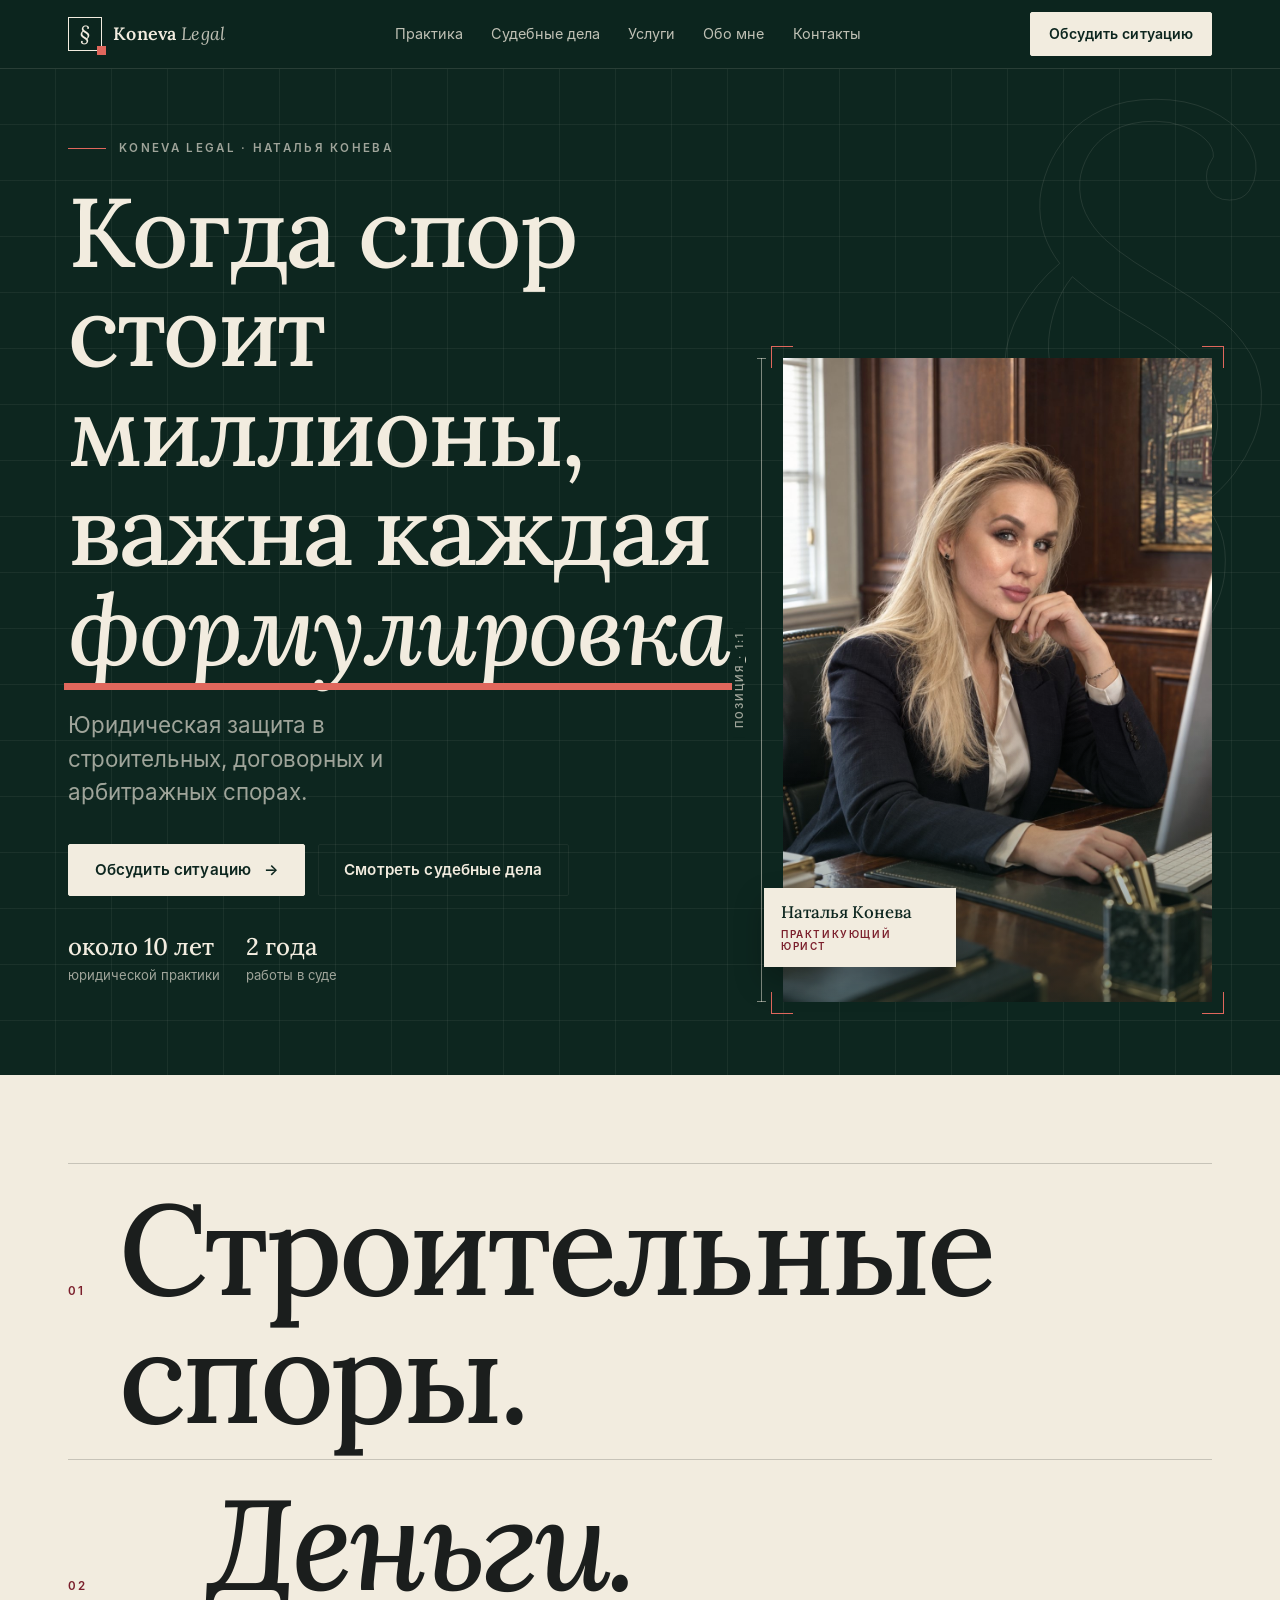
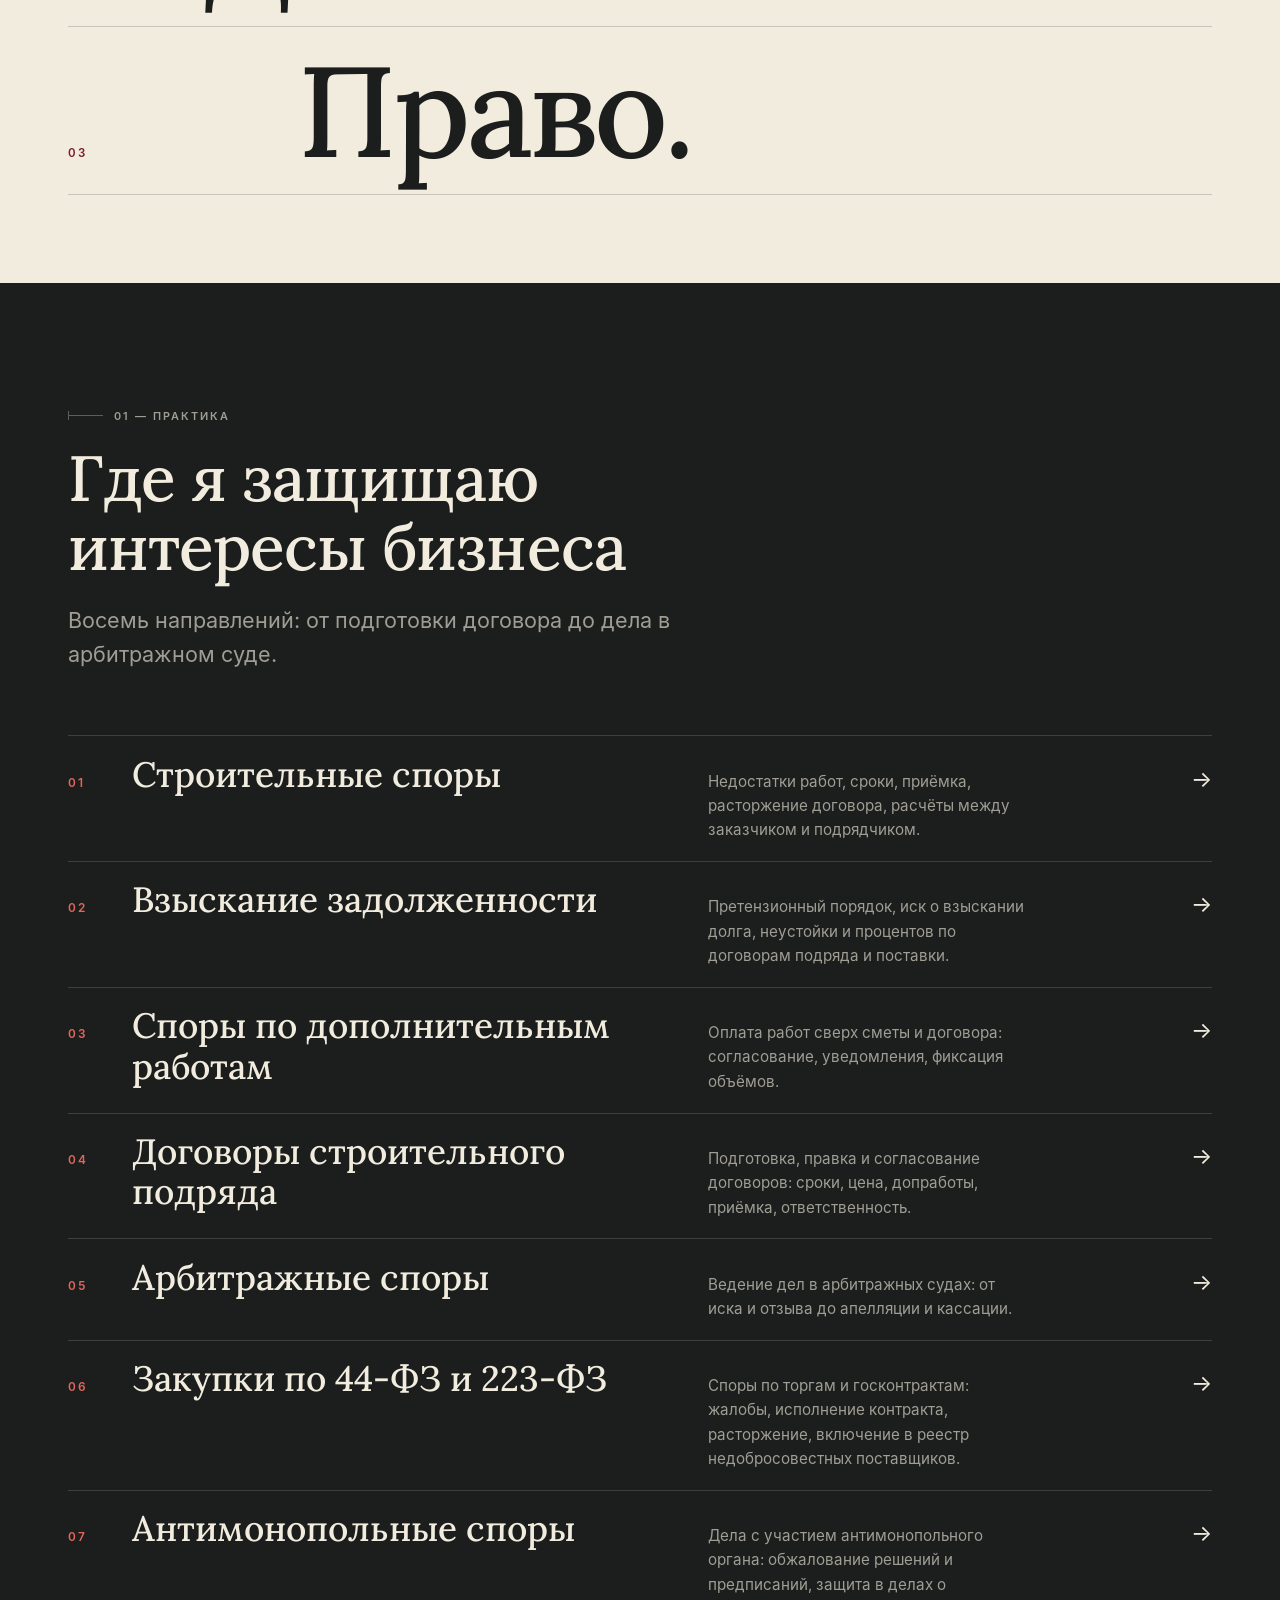
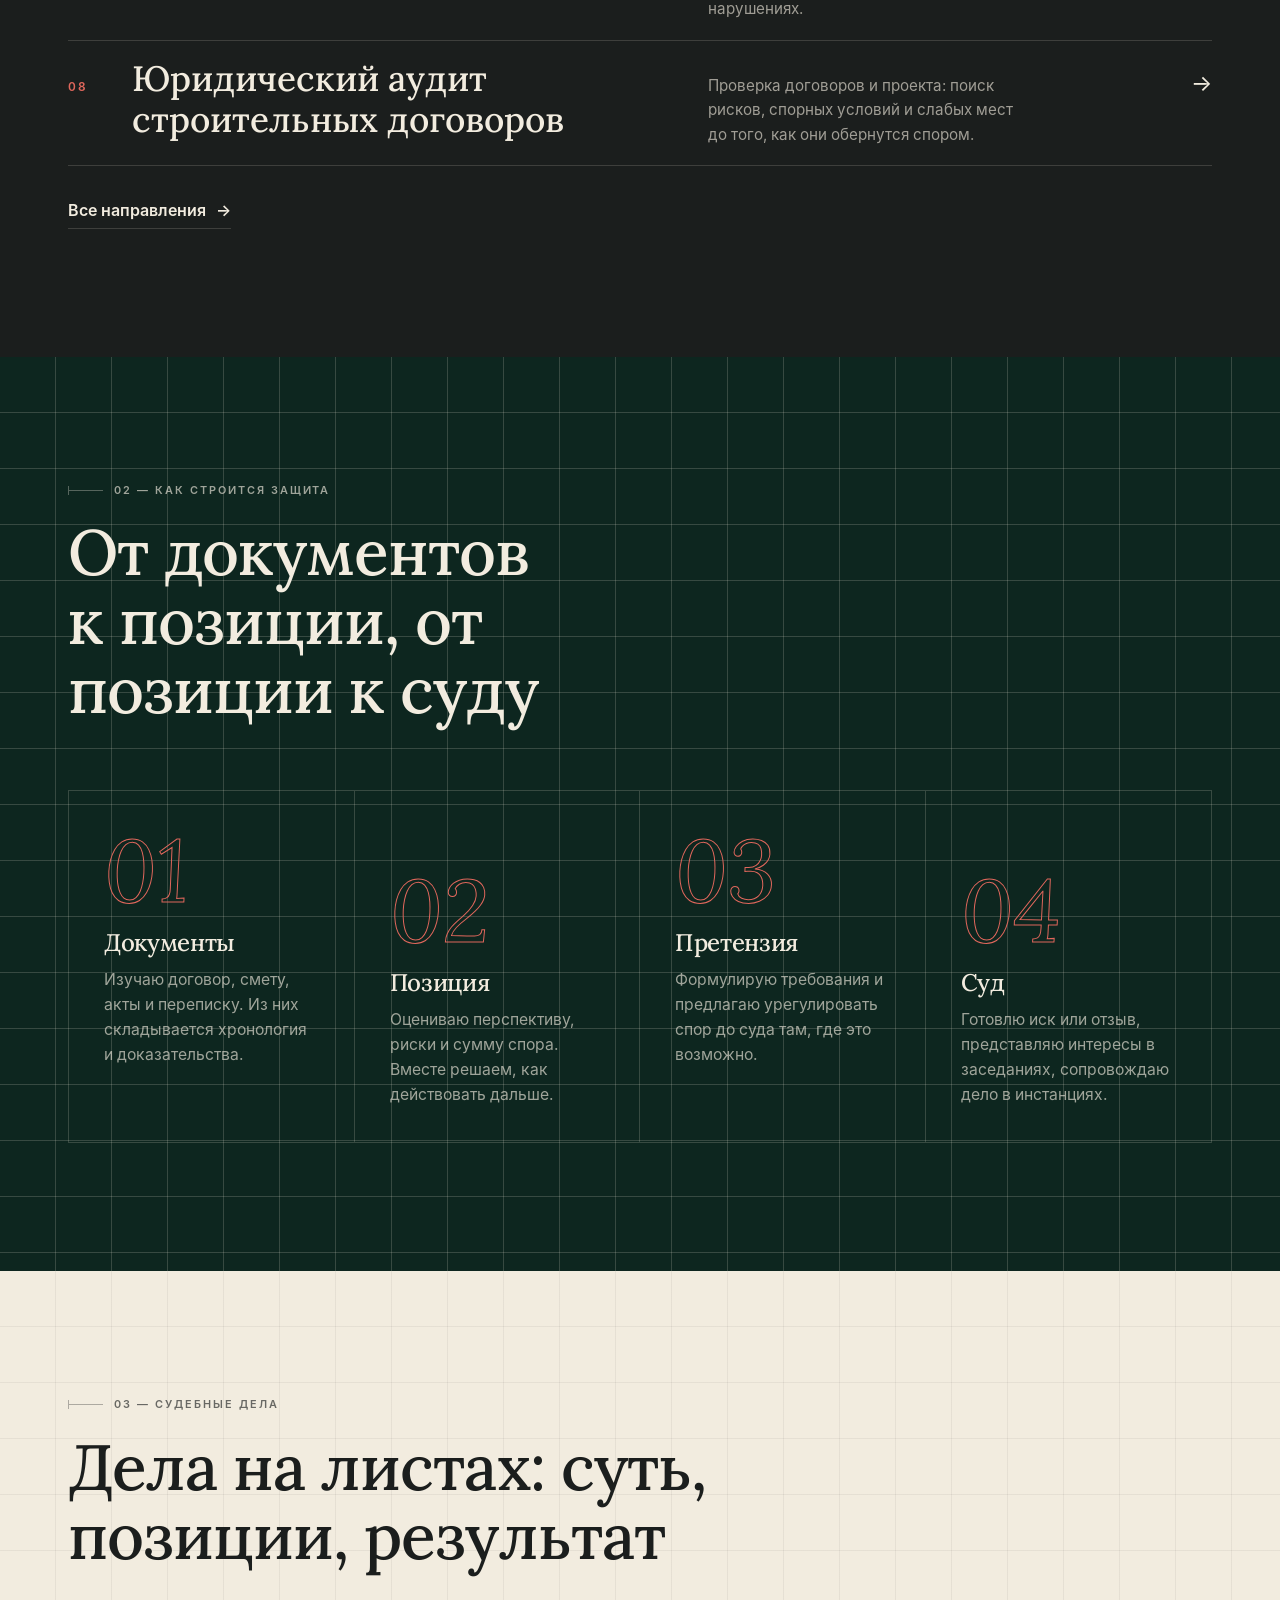
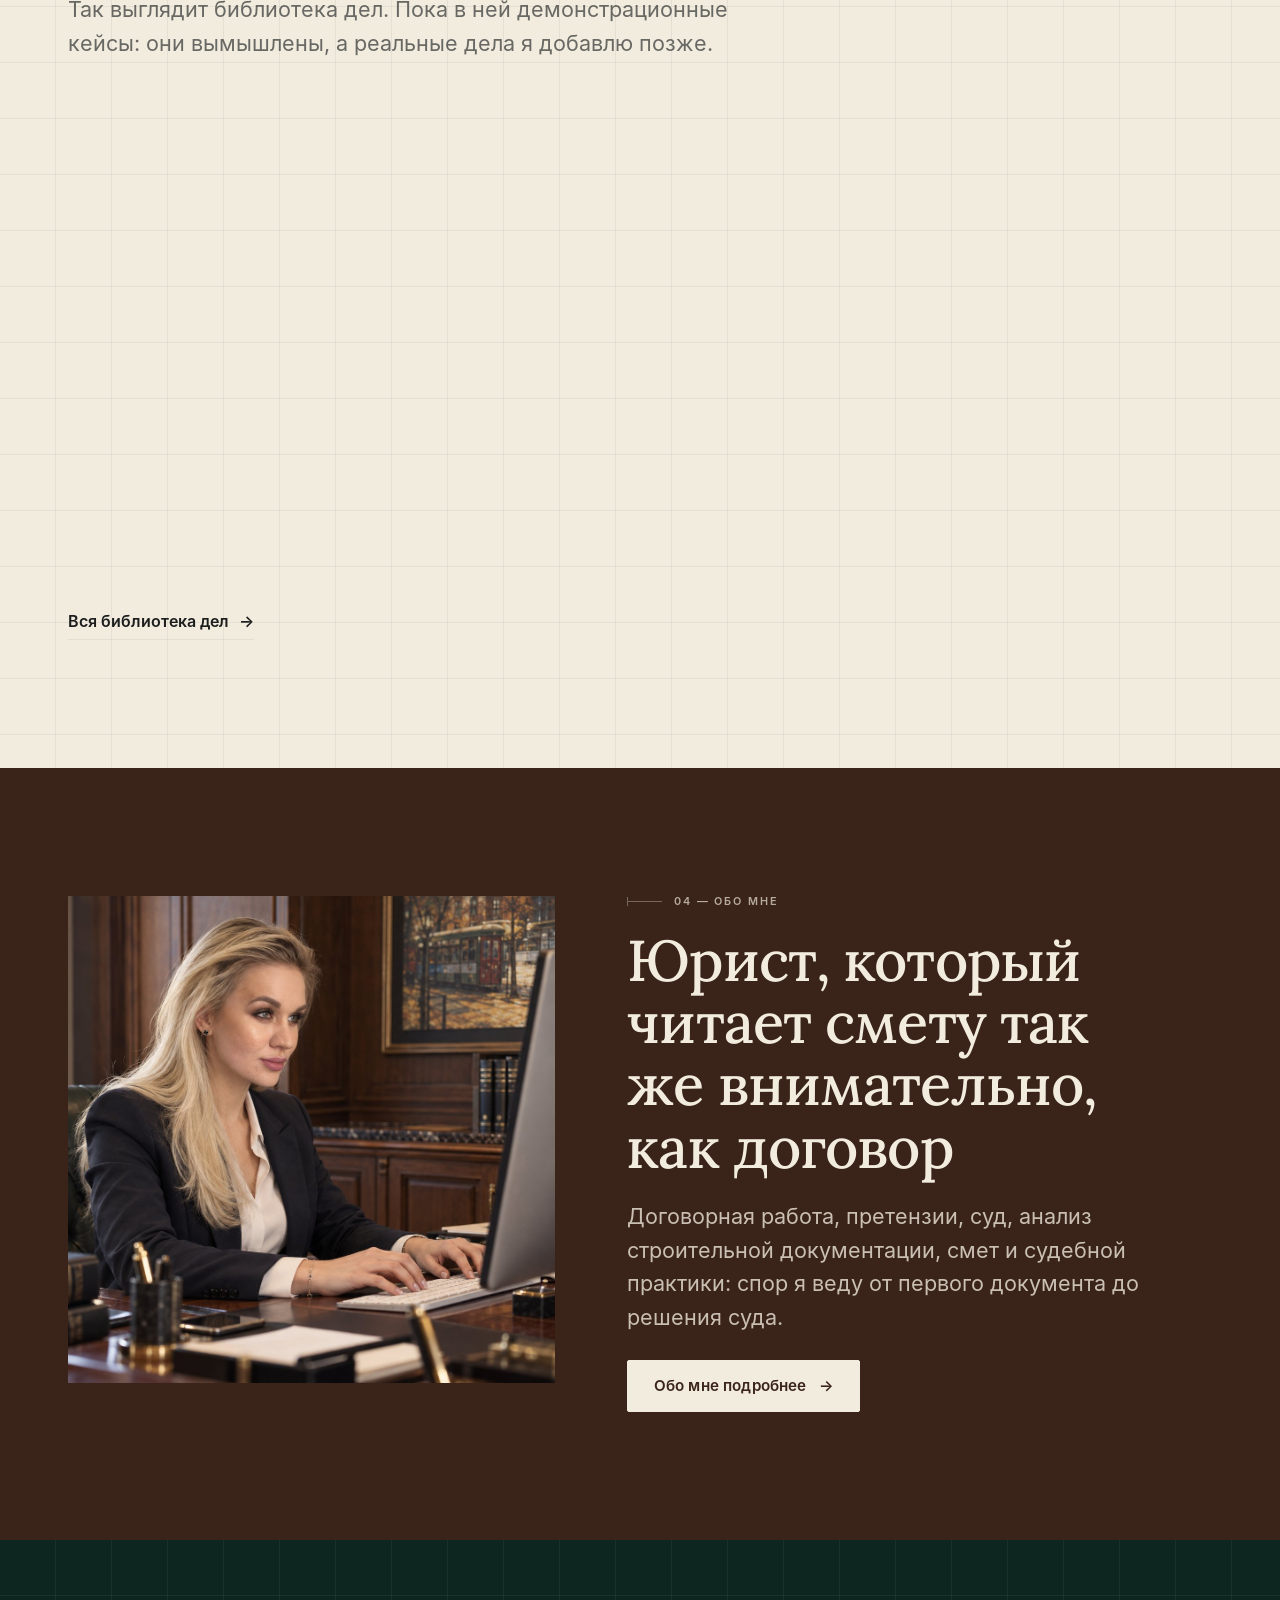
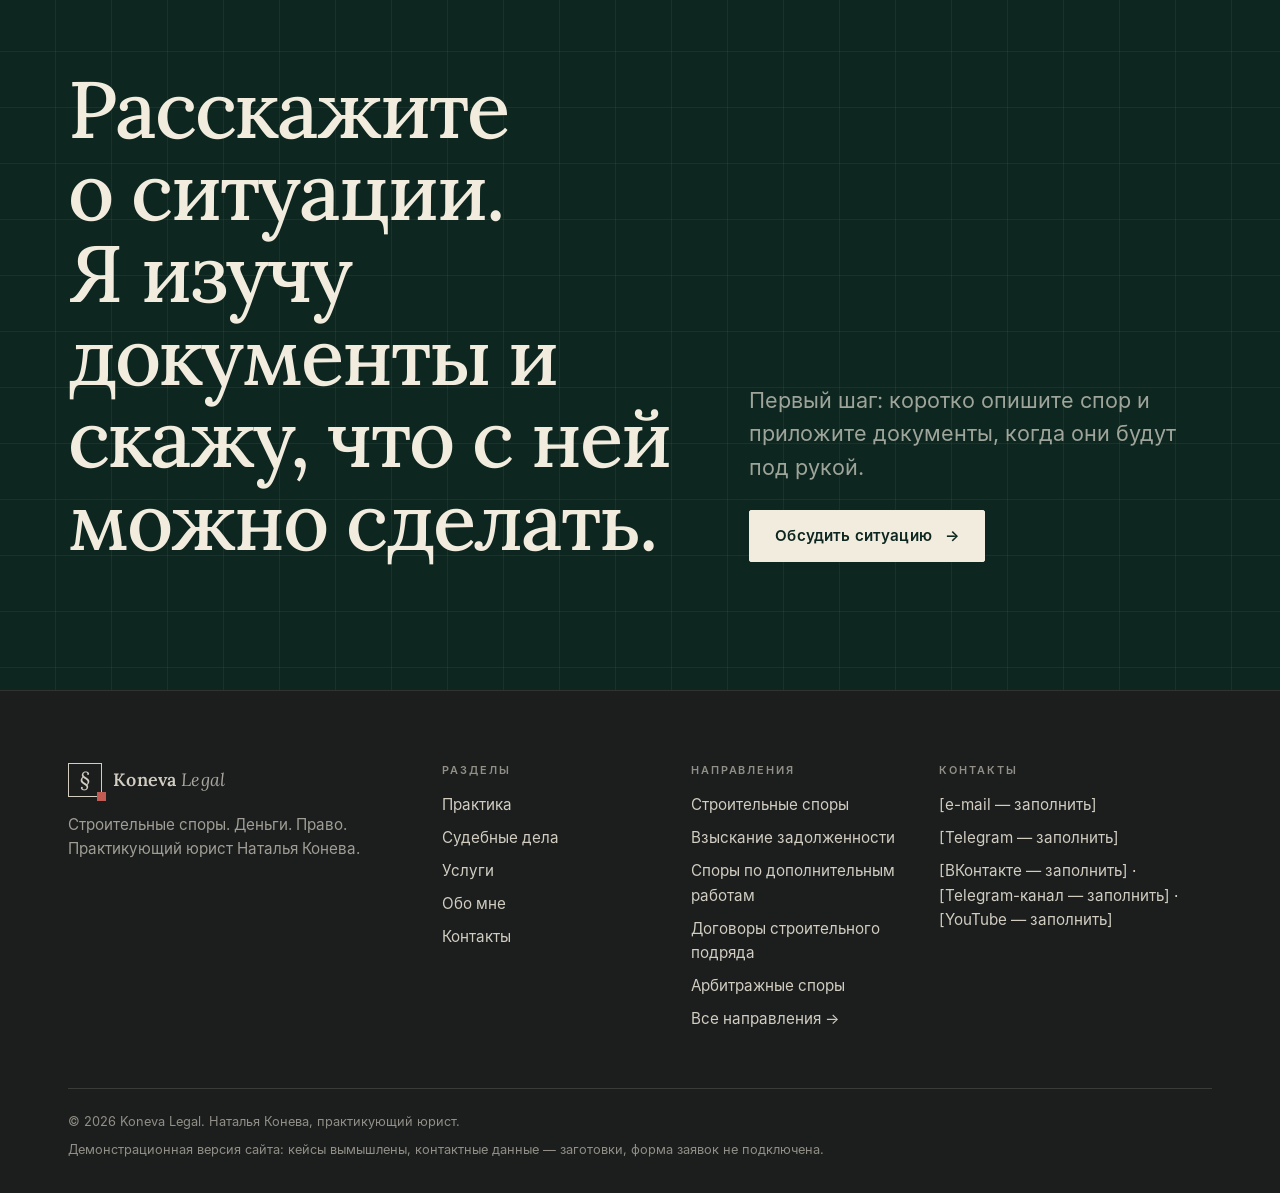
==== index.html @ 8e43e24c "Add files via upload" ====
<!doctype html>
<html lang="ru">
<head>
<meta charset="utf-8">
<meta name="viewport" content="width=device-width, initial-scale=1, viewport-fit=cover">
<meta http-equiv="Content-Security-Policy" content="default-src 'self'; img-src 'self' data:; style-src 'self' 'unsafe-inline'; script-src 'self'; font-src 'self'; connect-src 'none'; form-action 'none'; base-uri 'self'; object-src 'none'">
<title>Koneva Legal — юридическая защита в строительных спорах | Наталья Конева</title>
<meta name="description" content="Юридическая защита в строительных, договорных и арбитражных спорах. Наталья Конева, практикующий юрист: строительный подряд, взыскание задолженности, закупки по 44-ФЗ и 223-ФЗ, антимонопольные споры.">
<meta name="theme-color" content="#0d261f">
<link rel="canonical" href="https://konevalegal.ru/">
<link rel="icon" href="favicon.svg" type="image/svg+xml">
<link rel="icon" href="favicon.ico" sizes="48x48">
<link rel="apple-touch-icon" href="apple-touch-icon.png">
<meta property="og:type" content="website">
<meta property="og:locale" content="ru_RU">
<meta property="og:site_name" content="Koneva Legal">
<meta property="og:title" content="Koneva Legal — юридическая защита в строительных спорах | Наталья Конева">
<meta property="og:description" content="Юридическая защита в строительных, договорных и арбитражных спорах. Наталья Конева, практикующий юрист: строительный подряд, взыскание задолженности, закупки по 44-ФЗ и 223-ФЗ, антимонопольные споры.">
<meta property="og:url" content="https://konevalegal.ru/">
<meta property="og:image" content="https://konevalegal.ru/assets/img/og.jpg">
<meta property="og:image:width" content="1200">
<meta property="og:image:height" content="630">
<meta name="twitter:card" content="summary_large_image">
<link rel="preload" href="assets/fonts/lora.woff" as="font" type="font/woff" crossorigin>
<link rel="preload" href="assets/fonts/inter-400.woff" as="font" type="font/woff" crossorigin>
<link rel="stylesheet" href="css/style.css">
</head>
<body>
<a class="skip" href="#main">К содержимому</a>
<header id="site-header"><noscript><div class="wrap"><a class="logo" href="index.html">Koneva Legal</a></div></noscript></header>
<main id="main">
<section class="section theme-green grid-bg soft hero" aria-labelledby="h1">
  <div class="wrap hero-grid">
    <span class="big-sign" aria-hidden="true">§</span>
    <div class="hero-copy">
      <p class="eyebrow">Koneva Legal · Наталья Конева</p>
      <h1 id="h1">Когда спор стоит миллионы, важна каждая <span class="redline">формулировка</span>.</h1>
      <p class="sub">Юридическая защита в строительных, договорных и арбитражных спорах.</p>
      <div class="btn-row">
        <a class="btn" href="contacts.html#form">Обсудить ситуацию <span class="arr" aria-hidden="true">→</span></a>
        <a class="btn ghost" href="cases.html">Смотреть судебные дела</a>
      </div>
      <div class="hero-note">
        <div><b data-site="experience">около 10 лет</b>юридической практики</div>
        <div data-site-hide><b data-site="courtYears">2 года</b>работы в суде</div>
      </div>
    </div>
    <div class="hero-photo reveal">
      <div class="photo-frame">
        <span class="crop tl"></span><span class="crop tr"></span><span class="crop bl"></span><span class="crop br"></span>
        <div class="photo-dim" aria-hidden="true"><span>ПОЗИЦИЯ · 1:1</span></div>
        <div class="img"><img src="assets/img/portrait.jpg" width="1000" height="1500" alt="Наталья Конева, практикующий юрист, за рабочим столом" fetchpriority="high"></div>
        <div class="sheet-tag"><b>Наталья Конева</b><small>Практикующий юрист</small></div>
      </div>
    </div>
  </div>
</section>

<section class="section theme-milk statement" aria-label="Девиз">
  <div class="wrap">
    <h2 class="sr-only">Строительные споры. Деньги. Право.</h2>
    <div class="statement-row reveal" aria-hidden="true">
      <div><i>01</i><strong>Строительные споры.</strong></div>
      <div><i>02</i><strong>Деньги.</strong></div>
      <div><i>03</i><strong>Право.</strong></div>
    </div>
  </div>
</section>

<section class="section theme-graphite" aria-labelledby="pr-h">
  <div class="wrap">
  <div class="sec-head reveal">
    <div class="dim short"><span>01 — Практика</span></div>
    <h2><span id="pr-h">Где я защищаю интересы бизнеса</span></h2>
    <p class="lead">Восемь направлений: от подготовки договора до дела в арбитражном суде.</p>
  </div>
    <div class="p-list reveal" id="practice-list"></div>
    <p style="margin-top:2rem"><a class="link-arrow" href="practice.html">Все направления <span aria-hidden="true">→</span></a></p>
  </div>
</section>

<section class="section theme-green grid-bg" aria-labelledby="st-h">
  <div class="wrap">
  <div class="sec-head reveal">
    <div class="dim short"><span>02 — Как строится защита</span></div>
    <h2><span id="st-h">От документов к позиции, от позиции к суду</span></h2>
  </div>
    <div class="steps reveal">
      <div class="step"><div class="num">01</div><h3>Документы</h3><p>Изучаю договор, смету, акты и переписку. Из них складывается хронология и доказательства.</p></div>
      <div class="step"><div class="num">02</div><h3>Позиция</h3><p>Оцениваю перспективу, риски и сумму спора. Вместе решаем, как действовать дальше.</p></div>
      <div class="step"><div class="num">03</div><h3>Претензия</h3><p>Формулирую требования и предлагаю урегулировать спор до суда там, где это возможно.</p></div>
      <div class="step"><div class="num">04</div><h3>Суд</h3><p>Готовлю иск или отзыв, представляю интересы в заседаниях, сопровождаю дело в инстанциях.</p></div>
    </div>
  </div>
</section>

<section class="section theme-milk grid-bg soft" aria-labelledby="cs-h">
  <div class="wrap">
  <div class="sec-head reveal">
    <div class="dim short"><span>03 — Судебные дела</span></div>
    <h2><span id="cs-h">Дела на листах: суть, позиции, результат</span></h2>
    <p class="lead">Так выглядит библиотека дел. Пока в ней демонстрационные кейсы: они вымышлены, а реальные дела я добавлю позже.</p>
  </div>
    <div class="case-grid three" id="cases-teaser"></div>
    <p style="margin-top:2rem"><a class="link-arrow" href="cases.html">Вся библиотека дел <span aria-hidden="true">→</span></a></p>
  </div>
</section>

<section class="section theme-choc" aria-labelledby="ab-h">
  <div class="wrap about-grid">
    <div class="about-photo reveal">
      <div class="img"><img src="assets/img/work.jpg" width="1100" height="1145" loading="lazy" alt="Наталья Конева за работой с документами"></div>
    </div>
    <div class="reveal d1">
      <div class="dim short" style="margin-bottom:1.4rem"><span>04 — Обо мне</span></div>
      <h2 id="ab-h" style="font-size:clamp(2rem,5vw,3.6rem);max-width:16ch;margin-bottom:1.4rem">Юрист, который читает смету так же внимательно, как договор</h2>
      <p class="lead" style="color:rgba(242,236,223,.78);margin-bottom:1.6rem">Договорная работа, претензии, суд, анализ строительной документации, смет и судебной практики: спор я веду от первого документа до решения суда.</p>
      <a class="btn" href="about.html" style="--btn-bg:var(--milk);--btn-fg:var(--choc)">Обо мне подробнее <span class="arr" aria-hidden="true">→</span></a>
    </div>
  </div>
</section>

<section class="section theme-green grid-bg soft" aria-labelledby="cta-h">
  <div class="wrap cta-block">
    <h2 id="cta-h" class="reveal">Расскажите о ситуации. Я изучу документы и скажу, что с ней можно сделать.</h2>
    <div class="reveal d1">
      <p class="lead" style="margin-bottom:1.6rem">Первый шаг: коротко опишите спор и приложите документы, когда они будут под рукой.</p>
      <div class="btn-row"><a class="btn" href="contacts.html#form">Обсудить ситуацию <span class="arr" aria-hidden="true">→</span></a></div>
    </div>
  </div>
</section>
</main>
<footer id="site-footer"></footer>
<script src="data/site.config.js"></script>
<script src="data/practice.js"></script>
<script src="data/cases.js"></script>
<script src="data/services.js"></script>
<script src="js/layout.js"></script>
<script src="js/app.js"></script>
</body>
</html>
---- css/style.css ----
/* ==========================================================
   Koneva Legal — дизайн-система
   Палитра: тёмно-зелёный, графит, молочный, шоколадный, бордо.
   Шрифты подключены локально (assets/fonts), без внешних сервисов.
   ========================================================== */

@font-face{font-family:"Lora";src:url("../assets/fonts/lora.woff") format("woff");font-weight:400 700;font-style:normal;font-display:swap}
@font-face{font-family:"Lora";src:url("../assets/fonts/lora-italic.woff") format("woff");font-weight:400 700;font-style:italic;font-display:swap}
@font-face{font-family:"Inter";src:url("../assets/fonts/inter-400.woff") format("woff");font-weight:400;font-style:normal;font-display:swap}
@font-face{font-family:"Inter";src:url("../assets/fonts/inter-500.woff") format("woff");font-weight:500;font-style:normal;font-display:swap}
@font-face{font-family:"Inter";src:url("../assets/fonts/inter-600.woff") format("woff");font-weight:600;font-style:normal;font-display:swap}

:root{
  --green:#0d261f;
  --green-2:#14352a;
  --graphite:#1b1e1d;
  --graphite-2:#262a29;
  --milk:#f2ecdf;
  --milk-2:#e8dfcc;
  --paper:#f8f4ea;
  --choc:#3a2318;
  --choc-2:#2b190f;
  --burg:#7b1f2c;
  --red-lift:#e0675c;

  --serif:"Lora","Georgia","Times New Roman",serif;
  --sans:"Inter",system-ui,-apple-system,"Segoe UI",Roboto,sans-serif;

  --gutter:clamp(1.1rem,4.5vw,3rem);
  --maxw:1240px;
  --header-h:68px;
  --ease:cubic-bezier(.2,.7,.2,1);
}

/* Темы секций */
.theme-green{--bg:var(--green);--fg:var(--milk);--muted:rgba(242,236,223,.64);--line:rgba(242,236,223,.18);--accent:var(--red-lift);--btn-bg:var(--milk);--btn-fg:var(--green);--card:var(--green-2)}
.theme-graphite{--bg:var(--graphite);--fg:var(--milk);--muted:rgba(242,236,223,.62);--line:rgba(242,236,223,.16);--accent:var(--red-lift);--btn-bg:var(--milk);--btn-fg:var(--graphite);--card:var(--graphite-2)}
.theme-choc{--bg:var(--choc);--fg:var(--milk);--muted:rgba(242,236,223,.68);--line:rgba(242,236,223,.2);--accent:#f0a79f;--btn-bg:var(--milk);--btn-fg:var(--choc);--card:var(--choc-2)}
.theme-milk{--bg:var(--milk);--fg:var(--graphite);--muted:rgba(27,30,29,.64);--line:rgba(27,30,29,.2);--accent:var(--burg);--btn-bg:var(--green);--btn-fg:var(--milk);--card:var(--paper)}

*,*::before,*::after{box-sizing:border-box}
html{-webkit-text-size-adjust:100%;scroll-behavior:smooth;scroll-padding-top:calc(var(--header-h) + 12px)}
body{margin:0;background:var(--green);color:var(--milk);font-family:var(--sans);font-size:1rem;line-height:1.6;-webkit-font-smoothing:antialiased;text-rendering:optimizeLegibility;overflow-x:hidden}
img{max-width:100%;display:block}
a{color:inherit}
button{font:inherit;color:inherit;cursor:pointer}
h1,h2,h3,h4{font-family:var(--serif);font-weight:500;line-height:1.08;letter-spacing:-.015em;margin:0;text-wrap:balance}
p{margin:0}
ul{margin:0;padding:0;list-style:none}
:focus-visible{outline:2px solid var(--accent,var(--red-lift));outline-offset:3px}
.sr-only{position:absolute;width:1px;height:1px;overflow:hidden;clip:rect(0 0 0 0);white-space:nowrap}
.skip{position:absolute;left:-999px;top:8px;background:var(--milk);color:var(--green);padding:.6rem 1rem;z-index:200}
.skip:focus{left:8px}

.wrap{width:100%;max-width:var(--maxw);margin:0 auto;padding-inline:var(--gutter)}
.section{position:relative;background:var(--bg);color:var(--fg);padding-block:clamp(4rem,10vw,8rem)}
.grid-bg{background-image:linear-gradient(var(--line) 1px,transparent 1px),linear-gradient(90deg,var(--line) 1px,transparent 1px);background-size:56px 56px;background-position:-1px -1px}
.grid-bg.soft{--line:rgba(242,236,223,.06)}
.theme-milk.grid-bg.soft{--line:rgba(27,30,29,.06)}

/* Типографика */
.eyebrow{font:600 .72rem/1.3 var(--sans);letter-spacing:.2em;text-transform:uppercase;color:var(--muted)}
.accent{color:var(--accent)}
.lead{font-size:clamp(1.05rem,1.2vw + .8rem,1.35rem);line-height:1.55;color:var(--muted);max-width:42ch}
.italic{font-style:italic}
.redline{position:relative;font-style:italic;white-space:nowrap}
.redline::after{content:"";position:absolute;left:-.04em;right:-.04em;bottom:.02em;height:.07em;background:var(--red-lift);transform-origin:left;transform:scaleX(0);animation:draw 1.1s .6s var(--ease) forwards}
@keyframes draw{to{transform:scaleX(1)}}

/* Размерная линия — чертёжный элемент */
.dim{display:flex;align-items:center;gap:.7rem;font:600 .68rem/1 var(--sans);letter-spacing:.18em;text-transform:uppercase;color:var(--muted)}
.dim::before,.dim::after{content:"";flex:1;height:9px;background:linear-gradient(currentColor,currentColor) center/100% 1px no-repeat;opacity:.5}
.dim::before{border-left:1px solid currentColor}
.dim::after{border-right:1px solid currentColor}
.dim.short::after{display:none}
.dim.short{max-width:26rem}
.dim.short::before{flex:0 0 2.2rem}

.sec-head{display:grid;gap:1.4rem;margin-bottom:clamp(2.2rem,5vw,4rem)}
.sec-head h2{font-size:clamp(2rem,5.4vw,4rem);max-width:18ch}
.sec-head .lead{max-width:52ch}

/* Кнопки */
.btn{display:inline-flex;align-items:center;justify-content:center;gap:.8rem;min-height:52px;padding:.9rem 1.6rem;background:var(--btn-bg,var(--milk));color:var(--btn-fg,var(--green));border:1px solid var(--btn-bg,var(--milk));font:600 .95rem/1.2 var(--sans);letter-spacing:.01em;text-decoration:none;border-radius:2px;transition:background .25s,color .25s,transform .25s var(--ease)}
.btn .arr{transition:transform .25s var(--ease)}
.btn:hover .arr{transform:translateX(4px)}
.btn.ghost{background:transparent;color:var(--fg,var(--milk));border-color:var(--line)}
.btn.ghost:hover{border-color:var(--fg,var(--milk))}
.btn.small{min-height:44px;padding:.6rem 1.1rem;font-size:.88rem}
.btn-row{display:flex;flex-wrap:wrap;gap:.8rem}
.link-arrow{display:inline-flex;gap:.6rem;align-items:center;font-weight:600;text-decoration:none;border-bottom:1px solid var(--line);padding-bottom:.25rem}
.link-arrow:hover{border-color:var(--accent)}

/* ---------- Шапка ---------- */
.site-header{position:sticky;top:0;z-index:100;background:rgba(13,38,31,.88);backdrop-filter:blur(14px);-webkit-backdrop-filter:blur(14px);border-bottom:1px solid rgba(242,236,223,.12)}
.site-header .wrap{display:flex;align-items:center;justify-content:space-between;height:var(--header-h);gap:1rem}
.logo{display:inline-flex;align-items:center;gap:.7rem;text-decoration:none;font:600 1.12rem/1 var(--serif);letter-spacing:.01em}
.logo-mark{display:grid;place-items:center;width:34px;height:34px;border:1px solid var(--milk);font:italic 500 1.2rem/1 var(--serif);position:relative}
.logo-mark::after{content:"";position:absolute;right:-5px;bottom:-5px;width:9px;height:9px;background:var(--red-lift)}
.logo em{font-style:italic;font-weight:400;opacity:.78;margin-left:.28em}
.nav{display:none;gap:clamp(1rem,2.2vw,2rem);align-items:center}
.nav a{font-size:.9rem;text-decoration:none;opacity:.78;padding:.4rem 0;border-bottom:1px solid transparent;transition:opacity .2s,border-color .2s}
.nav a:hover,.nav a[aria-current="page"]{opacity:1;border-color:var(--red-lift)}
.header-cta{display:none}
.burger{width:44px;height:44px;background:none;border:1px solid rgba(242,236,223,.3);display:grid;place-content:center;gap:5px;border-radius:2px}
.burger span{display:block;width:20px;height:1.5px;background:var(--milk);transition:transform .3s var(--ease),opacity .2s}
.burger[aria-expanded="true"] span:nth-child(1){transform:translateY(6.5px) rotate(45deg)}
.burger[aria-expanded="true"] span:nth-child(2){opacity:0}
.burger[aria-expanded="true"] span:nth-child(3){transform:translateY(-6.5px) rotate(-45deg)}
.mobile-nav{position:fixed;inset:var(--header-h) 0 0 0;z-index:99;background:var(--green);padding:2rem var(--gutter) calc(2rem + env(safe-area-inset-bottom));display:flex;flex-direction:column;gap:.2rem;transform:translateY(-8px);opacity:0;visibility:hidden;transition:opacity .25s,transform .3s var(--ease),visibility .25s;overflow-y:auto}
.mobile-nav.open{opacity:1;transform:none;visibility:visible}
.mobile-nav a.m-link{font:500 clamp(1.8rem,8vw,2.6rem)/1.15 var(--serif);text-decoration:none;padding:.75rem 0;border-bottom:1px solid rgba(242,236,223,.14);display:flex;justify-content:space-between;align-items:baseline}
.mobile-nav a.m-link small{font:600 .7rem var(--sans);letter-spacing:.16em;color:var(--red-lift)}
.mobile-nav .btn{margin-top:2rem;--btn-bg:var(--milk);--btn-fg:var(--green)}
body.menu-open{overflow:hidden}
@media (min-width:980px){
  .nav{display:flex}.header-cta{display:inline-flex}.burger,.mobile-nav{display:none}
}

/* ---------- Главный экран ---------- */
.hero{padding-top:clamp(2.5rem,6vw,4.5rem);padding-bottom:clamp(3rem,7vw,6rem);overflow:hidden}
.hero-grid{display:grid;gap:2.6rem;position:relative}
.hero .eyebrow{display:flex;gap:.8rem;align-items:center;margin-bottom:1.6rem}
.hero .eyebrow::before{content:"";width:2.4rem;height:1px;background:var(--red-lift)}
.hero h1{font-size:clamp(2.35rem,8.6vw,6.1rem);line-height:1.02;letter-spacing:-.025em;max-width:13ch;font-weight:500}
.hero .sub{margin-top:1.8rem;font-size:clamp(1.05rem,1.4vw + .75rem,1.4rem);line-height:1.5;color:var(--muted);max-width:30ch}
.hero .btn-row{margin-top:2.2rem}
.hero-note{margin-top:2.4rem;display:flex;gap:1.6rem;flex-wrap:wrap;font-size:.82rem;color:var(--muted)}
.hero-note b{display:block;font:500 1.5rem/1.1 var(--serif);color:var(--milk);margin-bottom:.25rem}
.big-sign{position:absolute;right:-2vw;top:-8vw;font:italic 400 clamp(14rem,48vw,36rem)/1 var(--serif);color:transparent;-webkit-text-stroke:1px rgba(242,236,223,.1);pointer-events:none;user-select:none;z-index:0}
.hero-copy,.hero-photo{position:relative;z-index:1}

.photo-frame{position:relative;width:min(100%,380px);margin-left:auto;margin-right:0}
.photo-frame .img{position:relative;aspect-ratio:2/3;overflow:hidden;background:var(--green-2)}
.photo-frame img{width:100%;height:100%;object-fit:cover;object-position:50% 20%;filter:saturate(.92) contrast(1.02)}
.photo-frame .img::after{content:"";position:absolute;inset:0;background:linear-gradient(180deg,transparent 55%,rgba(13,38,31,.55));pointer-events:none}
.crop{position:absolute;width:22px;height:22px;border:1px solid var(--red-lift);pointer-events:none}
.crop.tl{top:-12px;left:-12px;border-right:0;border-bottom:0}
.crop.tr{top:-12px;right:-12px;border-left:0;border-bottom:0}
.crop.bl{bottom:-12px;left:-12px;border-right:0;border-top:0}
.crop.br{bottom:-12px;right:-12px;border-left:0;border-top:0}
.photo-dim{position:absolute;left:-26px;top:0;bottom:0;width:10px;display:none}
.photo-dim::before{content:"";position:absolute;left:4px;top:0;bottom:0;width:1px;background:rgba(242,236,223,.5)}
.photo-dim::after{content:"";position:absolute;left:0;top:0;bottom:0;width:9px;background:linear-gradient(rgba(242,236,223,.5),rgba(242,236,223,.5)) top/100% 1px no-repeat,linear-gradient(rgba(242,236,223,.5),rgba(242,236,223,.5)) bottom/100% 1px no-repeat}
.photo-dim span{position:absolute;left:-1.1rem;top:50%;transform:translate(-50%,-50%) rotate(-90deg);font:600 .62rem var(--sans);letter-spacing:.2em;color:var(--muted);white-space:nowrap;background:var(--green);padding:0 .6rem}
.sheet-tag{position:absolute;left:-1.2rem;bottom:2.2rem;background:var(--milk);color:var(--green);padding:.9rem 1.1rem;max-width:12rem;box-shadow:0 14px 30px rgba(0,0,0,.25)}
.sheet-tag b{display:block;font:500 1.05rem/1.2 var(--serif)}
.sheet-tag small{display:block;margin-top:.35rem;font:600 .62rem var(--sans);letter-spacing:.16em;text-transform:uppercase;color:var(--burg)}
@media (min-width:900px){
  .hero-grid{grid-template-columns:minmax(0,7.3fr) minmax(0,4.7fr);align-items:end;gap:3rem}
  .photo-frame{width:100%;margin-bottom:-1rem}
  .photo-dim{display:block}
  .hero h1{max-width:11ch}
}
@media (max-width:899px){
  .photo-frame{width:min(78%,320px)}
  .sheet-tag{left:-.8rem;bottom:1.4rem;max-width:10rem;padding:.7rem .8rem}
}

/* ---------- Полоса-лозунг ---------- */
.statement{padding-block:clamp(3rem,7vw,5.5rem)}
.statement-row{display:grid;gap:0;border-top:1px solid var(--line)}
.statement-row div{display:flex;align-items:baseline;gap:1.2rem;padding:clamp(.6rem,1.6vw,1.2rem) 0;border-bottom:1px solid var(--line)}
.statement-row i{font:600 .72rem var(--sans);letter-spacing:.18em;font-style:normal;color:var(--accent);min-width:2rem}
.statement-row strong{font:500 clamp(2.6rem,11vw,8rem)/1 var(--serif);letter-spacing:-.03em}
.statement-row div:nth-child(2) strong{font-style:italic;padding-left:clamp(0rem,7vw,6rem)}
.statement-row div:nth-child(3) strong{padding-left:clamp(0rem,14vw,12rem)}

/* ---------- Список направлений (главная) ---------- */
.p-list{border-top:1px solid var(--line)}
.p-list a{display:grid;grid-template-columns:2.6rem 1fr auto;gap:1rem;align-items:baseline;padding:1.15rem 0;border-bottom:1px solid var(--line);text-decoration:none;transition:padding .35s var(--ease),background .3s}
.p-list a:hover{padding-left:.8rem}
.p-list .n{font:600 .74rem var(--sans);letter-spacing:.16em;color:var(--accent)}
.p-list .t{font:500 clamp(1.3rem,3.2vw,2.2rem)/1.15 var(--serif)}
.p-list .d{display:none;color:var(--muted);font-size:.95rem;max-width:32ch}
.p-list .go{font-size:1.4rem;transition:transform .3s var(--ease)}
.p-list a:hover .go{transform:translateX(6px)}
@media (min-width:860px){.p-list a{grid-template-columns:3rem 1.2fr 1fr auto}.p-list .d{display:block}}

/* ---------- Карточки направлений ---------- */
.p-grid{display:grid;gap:1.1rem}
.p-card{position:relative;text-align:left;display:flex;flex-direction:column;gap:1.2rem;min-height:300px;padding:clamp(1.4rem,3vw,2.2rem);border:1px solid var(--line);background:var(--card);color:var(--fg);transition:transform .35s var(--ease),border-color .3s;overflow:hidden}
.p-card:hover{transform:translateY(-4px);border-color:var(--fg)}
.p-card .n{font:600 .74rem var(--sans);letter-spacing:.18em;color:var(--accent)}
.p-card h3{font-size:clamp(1.5rem,3vw,2.2rem);max-width:15ch}
.p-card p{color:var(--muted);max-width:38ch;font-size:.98rem}
.p-card .more{margin-top:auto;display:flex;justify-content:space-between;align-items:center;font:600 .85rem var(--sans);border-top:1px solid var(--line);padding-top:1rem}
.p-card::after{content:"";position:absolute;right:-30px;top:-30px;width:110px;height:110px;border:1px solid var(--line);border-radius:50%;opacity:.6}
.p-card.v-green{--card:var(--green);--fg:var(--milk);--muted:rgba(242,236,223,.66);--line:rgba(242,236,223,.2);--accent:var(--red-lift)}
.p-card.v-choc{--card:var(--choc);--fg:var(--milk);--muted:rgba(242,236,223,.7);--line:rgba(242,236,223,.22);--accent:#f0a79f}
.p-card.v-graphite{--card:var(--graphite);--fg:var(--milk);--muted:rgba(242,236,223,.64);--line:rgba(242,236,223,.18);--accent:var(--red-lift)}
.p-card.v-paper{--card:var(--paper);--fg:var(--graphite);--muted:rgba(27,30,29,.66);--line:rgba(27,30,29,.22);--accent:var(--burg)}
@media (min-width:860px){
  .p-grid{grid-template-columns:repeat(12,1fr)}
  .p-card:nth-child(4n+1){grid-column:span 7}
  .p-card:nth-child(4n+2){grid-column:span 5}
  .p-card:nth-child(4n+3){grid-column:span 5}
  .p-card:nth-child(4n+4){grid-column:span 7}
  .p-card{min-height:340px}
}

/* ---------- Как строится защита (чертёж) ---------- */
.steps{display:grid;gap:0;border:1px solid var(--line);position:relative}
.step{padding:clamp(1.4rem,3vw,2.2rem);border-bottom:1px solid var(--line);position:relative}
.step:last-child{border-bottom:0}
.step .num{font:italic 400 clamp(3rem,8vw,5.5rem)/1 var(--serif);color:transparent;-webkit-text-stroke:1px var(--accent);margin-bottom:1rem}
.step h3{font-size:1.5rem;margin-bottom:.7rem}
.step p{color:var(--muted);font-size:.98rem}
@media (min-width:860px){
  .steps{grid-template-columns:repeat(4,1fr)}
  .step{border-bottom:0;border-right:1px solid var(--line)}
  .step:last-child{border-right:0}
  .step:nth-child(2){padding-top:calc(clamp(1.4rem,3vw,2.2rem) + 2.5rem)}
  .step:nth-child(4){padding-top:calc(clamp(1.4rem,3vw,2.2rem) + 2.5rem)}
}

/* ---------- Кейсы: листы дел ---------- */
.case-grid{display:grid;gap:1.2rem}
@media (min-width:760px){.case-grid{grid-template-columns:repeat(2,1fr)}}
@media (min-width:1080px){.case-grid.three{grid-template-columns:repeat(3,1fr)}}
.case-card{position:relative;text-align:left;display:flex;flex-direction:column;gap:1rem;background:var(--paper);color:var(--graphite);padding:1.6rem 1.5rem 1.4rem 2.6rem;border:1px solid rgba(27,30,29,.14);min-height:340px;box-shadow:0 1px 0 rgba(27,30,29,.05),0 24px 40px -28px rgba(0,0,0,.5);transition:transform .35s var(--ease),box-shadow .35s}
.case-card::before{content:"";position:absolute;left:1.6rem;top:0;bottom:0;width:1px;background:var(--burg);opacity:.55}
.case-card:hover{transform:translateY(-4px) rotate(-.2deg);box-shadow:0 1px 0 rgba(27,30,29,.05),0 32px 46px -26px rgba(0,0,0,.6)}
.case-top{display:flex;justify-content:space-between;gap:1rem;align-items:flex-start}
.case-no{font:600 .66rem/1.4 var(--sans);letter-spacing:.16em;text-transform:uppercase;color:rgba(27,30,29,.55)}
.stamp{flex:none;font:700 .66rem/1 var(--sans);letter-spacing:.2em;color:var(--burg);border:1.5px solid var(--burg);padding:.4rem .55rem;transform:rotate(4deg);opacity:.85;text-transform:uppercase}
.case-cat{font:600 .72rem var(--sans);letter-spacing:.14em;text-transform:uppercase;color:var(--burg)}
.case-amount small{display:block;font:600 .64rem var(--sans);letter-spacing:.16em;text-transform:uppercase;color:rgba(27,30,29,.55);margin-bottom:.3rem}
.case-amount b{font:500 clamp(2rem,4vw,2.8rem)/1 var(--serif);letter-spacing:-.02em}
.case-title{font:500 1.18rem/1.3 var(--serif)}
.case-excerpt{font-size:.92rem;color:rgba(27,30,29,.68);display:-webkit-box;-webkit-line-clamp:3;-webkit-box-orient:vertical;overflow:hidden}
.case-card .more{margin-top:auto;display:flex;justify-content:space-between;font:600 .85rem var(--sans);border-top:1px dashed rgba(27,30,29,.3);padding-top:.9rem}
.filters{display:flex;flex-wrap:wrap;gap:.5rem;margin-bottom:2rem}
.chip{padding:.55rem 1rem;min-height:44px;border:1px solid var(--line);background:transparent;color:var(--fg);font:500 .88rem var(--sans);border-radius:999px;transition:background .2s,color .2s,border-color .2s}
.chip:hover{border-color:var(--fg)}
.chip[aria-pressed="true"]{background:var(--fg);color:var(--bg);border-color:var(--fg)}
.empty{color:var(--muted);padding:2rem 0}
.demo-banner{display:flex;gap:.9rem;align-items:flex-start;padding:1rem 1.2rem;border:1px dashed var(--accent);color:var(--fg);font-size:.92rem;margin-bottom:2rem}
.demo-banner b{color:var(--accent);font:700 .68rem var(--sans);letter-spacing:.18em;text-transform:uppercase;padding-top:.2rem;white-space:nowrap}

/* ---------- Диалог (кейс / направление) ---------- */
dialog.panel{padding:0;border:0;background:var(--paper);color:var(--graphite);width:100%;max-width:100%;height:100%;max-height:100%;margin:0;overflow:hidden}
dialog.panel::backdrop{background:rgba(10,20,17,.72);backdrop-filter:blur(3px)}
dialog.panel[open]{display:flex;flex-direction:column;animation:sheetIn .4s var(--ease)}
@keyframes sheetIn{from{transform:translateY(24px);opacity:0}to{transform:none;opacity:1}}
.panel-bar{flex:none;display:flex;justify-content:space-between;align-items:center;gap:1rem;padding:.8rem var(--gutter);padding-top:max(.8rem,env(safe-area-inset-top));border-bottom:1px solid rgba(27,30,29,.15);background:var(--paper)}
.panel-bar .eyebrow{color:rgba(27,30,29,.6)}
.panel-close{width:44px;height:44px;border:1px solid rgba(27,30,29,.3);background:transparent;font-size:1.3rem;line-height:1;border-radius:2px}
.panel-close:hover{background:var(--graphite);color:var(--milk)}
.panel-body{flex:1;overflow-y:auto;overscroll-behavior:contain;padding:clamp(1.6rem,4vw,3rem) var(--gutter) calc(3rem + env(safe-area-inset-bottom));-webkit-overflow-scrolling:touch}
.panel-inner{max-width:760px;margin:0 auto}
.panel h2{font-size:clamp(1.9rem,5vw,3rem);margin-bottom:1rem}
.panel .amount{font:500 clamp(2.4rem,7vw,4rem)/1 var(--serif);letter-spacing:-.025em;margin:1.2rem 0 .3rem}
.panel .amount-label{font:600 .68rem var(--sans);letter-spacing:.18em;text-transform:uppercase;color:rgba(27,30,29,.55)}
.doc-sec{display:grid;grid-template-columns:2.2rem 1fr;gap:.4rem 1rem;padding:1.5rem 0;border-top:1px solid rgba(27,30,29,.15)}
.doc-sec .no{font:600 .72rem var(--sans);letter-spacing:.14em;color:var(--burg);padding-top:.35rem}
.doc-sec h3{font:600 .76rem var(--sans);letter-spacing:.16em;text-transform:uppercase;color:rgba(27,30,29,.6);margin-bottom:.6rem}
.doc-sec p,.doc-sec li{font-size:1.04rem;line-height:1.65}
.doc-sec li{padding-left:1.2rem;position:relative;margin-bottom:.45rem}
.doc-sec li::before{content:"";position:absolute;left:0;top:.75em;width:.6rem;height:1px;background:var(--burg)}
.doc-sec .body{grid-column:2}
.sides{display:grid;gap:1rem}
.side{padding:1rem 1.1rem;background:var(--milk);border-left:2px solid var(--burg)}
.side b{display:block;font:600 .7rem var(--sans);letter-spacing:.14em;text-transform:uppercase;margin-bottom:.4rem;color:var(--burg)}
.doc-sec.result .body p{font:500 1.3rem/1.4 var(--serif)}
.doc-sec.lesson{background:var(--green);color:var(--milk);margin:0 calc(var(--gutter) * -1);padding-inline:var(--gutter);border-top:0;margin-top:1rem}
.doc-sec.lesson h3{color:rgba(242,236,223,.7)}
.doc-sec.lesson .no{color:var(--red-lift)}
.doc-sec.lesson .body p{font:italic 400 1.25rem/1.5 var(--serif)}
.panel-cta{margin-top:2.2rem;display:flex;gap:.8rem;flex-wrap:wrap}
.panel-cta .btn{--btn-bg:var(--green);--btn-fg:var(--milk)}
.panel-cta .btn.ghost{--fg:var(--graphite);--line:rgba(27,30,29,.3)}
.panel .note-demo{margin-top:1.4rem;padding:.9rem 1.1rem;border:1px dashed var(--burg);color:var(--burg);font-size:.9rem}
.panel .norms{margin-top:.4rem;font-size:.86rem;color:rgba(27,30,29,.6)}
@media (min-width:900px){
  dialog.panel{width:min(760px,92vw);margin-left:auto;max-width:none}
  .sides{grid-template-columns:1fr 1fr}
  .doc-sec.lesson{margin-inline:calc(var(--gutter) * -1)}
}
@media (prefers-reduced-motion:reduce){dialog.panel[open]{animation:none}}

/* ---------- Услуги: прайс-ведомость ---------- */
.price-list{border-top:1px solid var(--line)}
.price-row{display:grid;gap:.7rem 1.4rem;padding:1.6rem 0;border-bottom:1px solid var(--line);align-items:start}
.price-row .n{font:600 .74rem var(--sans);letter-spacing:.18em;color:var(--accent)}
.price-row h3{font-size:clamp(1.4rem,3vw,2rem)}
.price-row p{color:var(--muted);max-width:52ch;font-size:.98rem}
.price-box{padding:1rem 1.1rem;border:1px solid var(--line);align-self:stretch;display:flex;flex-direction:column;justify-content:space-between;gap:1rem}
.price-box small{font:600 .62rem var(--sans);letter-spacing:.16em;text-transform:uppercase;color:var(--muted)}
.price-box b{display:block;font:500 1.15rem/1.35 var(--serif);margin-top:.35rem}
.price-box.is-fixed b,.price-box.is-range b{font-size:1.6rem;color:var(--accent)}
@media (min-width:900px){
  .price-row{grid-template-columns:3rem minmax(0,1.3fr) minmax(0,1.5fr) 15rem}
  .price-row .n{padding-top:.7rem}
}

/* ---------- Обо мне ---------- */
.page-hero{padding-top:clamp(3rem,7vw,5.5rem);padding-bottom:clamp(2.6rem,6vw,4.5rem)}
.page-hero h1{font-size:clamp(2.2rem,7vw,5.2rem);max-width:15ch;letter-spacing:-.025em;line-height:1.04}
.page-hero .lead{margin-top:1.6rem}
.about-grid{display:grid;gap:2.4rem}
.about-photo{position:relative}
.about-photo .img{aspect-ratio:1/1;overflow:hidden;background:var(--green-2)}
.about-photo img{width:100%;height:100%;object-fit:cover;object-position:60% 30%}
.about-photo .cap{margin-top:.8rem}
@media (min-width:900px){
  .about-grid{grid-template-columns:5fr 6fr;gap:4.5rem;align-items:start}
  .about-photo{position:sticky;top:calc(var(--header-h) + 2rem)}
}
.reasons{counter-reset:r;display:grid;gap:0;border-top:1px solid var(--line)}
.reason{padding:1.6rem 0 1.6rem 3.4rem;border-bottom:1px solid var(--line);position:relative}
.reason::before{counter-increment:r;content:counter(r,decimal-leading-zero);position:absolute;left:0;top:1.75rem;font:600 .78rem var(--sans);letter-spacing:.16em;color:var(--accent)}
.reason h3{font-size:clamp(1.3rem,2.6vw,1.8rem);margin-bottom:.6rem}
.reason p{color:var(--muted);max-width:48ch}
.facts{display:grid;gap:1px;background:var(--line);border:1px solid var(--line);margin-top:2.4rem}
.fact{background:var(--bg);padding:1.3rem 1.4rem}
.fact b{display:block;font:500 clamp(1.5rem,3vw,2rem)/1.15 var(--serif);margin-bottom:.3rem}
.fact span{font-size:.88rem;color:var(--muted)}
@media (min-width:640px){.facts{grid-template-columns:repeat(3,1fr)}}
.ph{border-bottom:1px dashed var(--accent);color:inherit;opacity:.85;white-space:normal}

/* ---------- Контакты и форма ---------- */
.contact-grid{display:grid;gap:3rem}
@media (min-width:960px){.contact-grid{grid-template-columns:5fr 6fr;gap:5rem;align-items:start}}
.c-list{border-top:1px solid var(--line)}
.c-item{display:grid;grid-template-columns:7.5rem 1fr;gap:1rem;padding:1.1rem 0;border-bottom:1px solid var(--line);align-items:baseline}
.c-item dt{font:600 .68rem var(--sans);letter-spacing:.16em;text-transform:uppercase;color:var(--muted)}
.c-item dd{margin:0;font:500 1.15rem/1.4 var(--serif);word-break:break-word}
.c-item a{text-decoration:none;border-bottom:1px solid var(--line)}
.c-item a:hover{border-color:var(--accent)}
.form-card{position:relative;background:var(--paper);color:var(--graphite);padding:clamp(1.5rem,4vw,2.6rem);padding-left:clamp(2.4rem,5vw,3.6rem);border:1px solid rgba(27,30,29,.14);box-shadow:0 30px 50px -30px rgba(0,0,0,.6)}
.form-card::before{content:"";position:absolute;left:clamp(1.4rem,3vw,2.2rem);top:0;bottom:0;width:1px;background:var(--burg);opacity:.55}
.form-card h2{font-size:clamp(1.7rem,3.6vw,2.4rem);margin:.8rem 0 .5rem}
.form-card .sub{color:rgba(27,30,29,.66);font-size:.95rem;margin-bottom:1.4rem}
.dev-tag{display:inline-flex;align-items:center;gap:.6rem;font:700 .66rem var(--sans);letter-spacing:.18em;text-transform:uppercase;color:var(--burg);border:1.5px solid var(--burg);padding:.45rem .7rem}
.dev-tag::before{content:"";width:7px;height:7px;background:var(--burg);border-radius:50%}
.field{display:grid;gap:.45rem;margin-bottom:1.1rem}
.field label,.field .lab{font:600 .7rem var(--sans);letter-spacing:.14em;text-transform:uppercase;color:rgba(27,30,29,.7)}
.field input,.field select,.field textarea{width:100%;font:400 1rem/1.4 var(--sans);font-size:max(16px,1rem);color:var(--graphite);background:transparent;border:0;border-bottom:1.5px solid rgba(27,30,29,.35);border-radius:0;padding:.7rem 0;min-height:48px;-webkit-appearance:none;appearance:none;transition:border-color .2s}
.field textarea{min-height:120px;resize:vertical;border:1.5px solid rgba(27,30,29,.35);padding:.8rem}
.field select{background-image:linear-gradient(45deg,transparent 50%,currentColor 50%),linear-gradient(135deg,currentColor 50%,transparent 50%);background-position:calc(100% - 14px) 55%,calc(100% - 9px) 55%;background-size:5px 5px;background-repeat:no-repeat;padding-right:2rem}
.field input:focus,.field select:focus,.field textarea:focus{outline:none;border-color:var(--burg)}
.consent{display:grid;grid-template-columns:auto 1fr;gap:.8rem;align-items:start;font-size:.88rem;line-height:1.5;color:rgba(27,30,29,.75);margin:1.2rem 0 1.4rem;cursor:pointer}
.consent input{width:22px;height:22px;margin:0;accent-color:var(--green);flex:none;margin-top:.1rem}
.consent small{display:block;margin-top:.3rem;color:rgba(27,30,29,.55)}
.form-card .btn{--btn-bg:var(--green);--btn-fg:var(--milk);width:100%}
.form-status{margin-top:1.1rem;padding:1rem 1.1rem;border:1.5px solid var(--burg);color:var(--burg);font-weight:500;display:none}
.form-status.show{display:block;animation:sheetIn .35s var(--ease)}
.form-warn{margin-top:1rem;font-size:.82rem;color:rgba(27,30,29,.6)}

/* ---------- Призыв ---------- */
.cta-block{display:grid;gap:2rem;align-items:end}
.cta-block h2{font-size:clamp(2.2rem,6.4vw,5rem);max-width:14ch;letter-spacing:-.025em;line-height:1.03}
@media (min-width:900px){.cta-block{grid-template-columns:1.4fr 1fr}}

/* ---------- Подвал ---------- */
.site-footer{background:var(--graphite);color:var(--milk);padding-block:clamp(3rem,6vw,4.5rem) calc(2rem + env(safe-area-inset-bottom));border-top:1px solid rgba(242,236,223,.1)}
.foot-grid{display:grid;gap:2.4rem}
.foot-grid h4{font:600 .68rem var(--sans);letter-spacing:.18em;text-transform:uppercase;color:rgba(242,236,223,.55);margin-bottom:1rem}
.foot-grid li{margin-bottom:.55rem;font-size:.95rem}
.foot-grid a{text-decoration:none;opacity:.85}
.foot-grid a:hover{opacity:1;text-decoration:underline;text-underline-offset:4px}
.foot-brand p{margin-top:1rem;color:rgba(242,236,223,.62);max-width:34ch;font-size:.95rem}
.foot-bottom{margin-top:3rem;padding-top:1.4rem;border-top:1px solid rgba(242,236,223,.14);font-size:.8rem;color:rgba(242,236,223,.55);display:grid;gap:.5rem}
@media (min-width:860px){.foot-grid{grid-template-columns:1.6fr 1fr 1fr 1.3fr}}

/* ---------- Появление при прокрутке ---------- */
.js .reveal{opacity:0;transform:translateY(22px);transition:opacity .8s var(--ease),transform .8s var(--ease)}
.js .reveal.in{opacity:1;transform:none}
.js .reveal.d1{transition-delay:.08s}.js .reveal.d2{transition-delay:.16s}.js .reveal.d3{transition-delay:.24s}
@media (prefers-reduced-motion:reduce){
  html{scroll-behavior:auto}
  .js .reveal{opacity:1;transform:none;transition:none}
  .redline::after{animation:none;transform:none}
  *{transition-duration:.01ms!important}
}
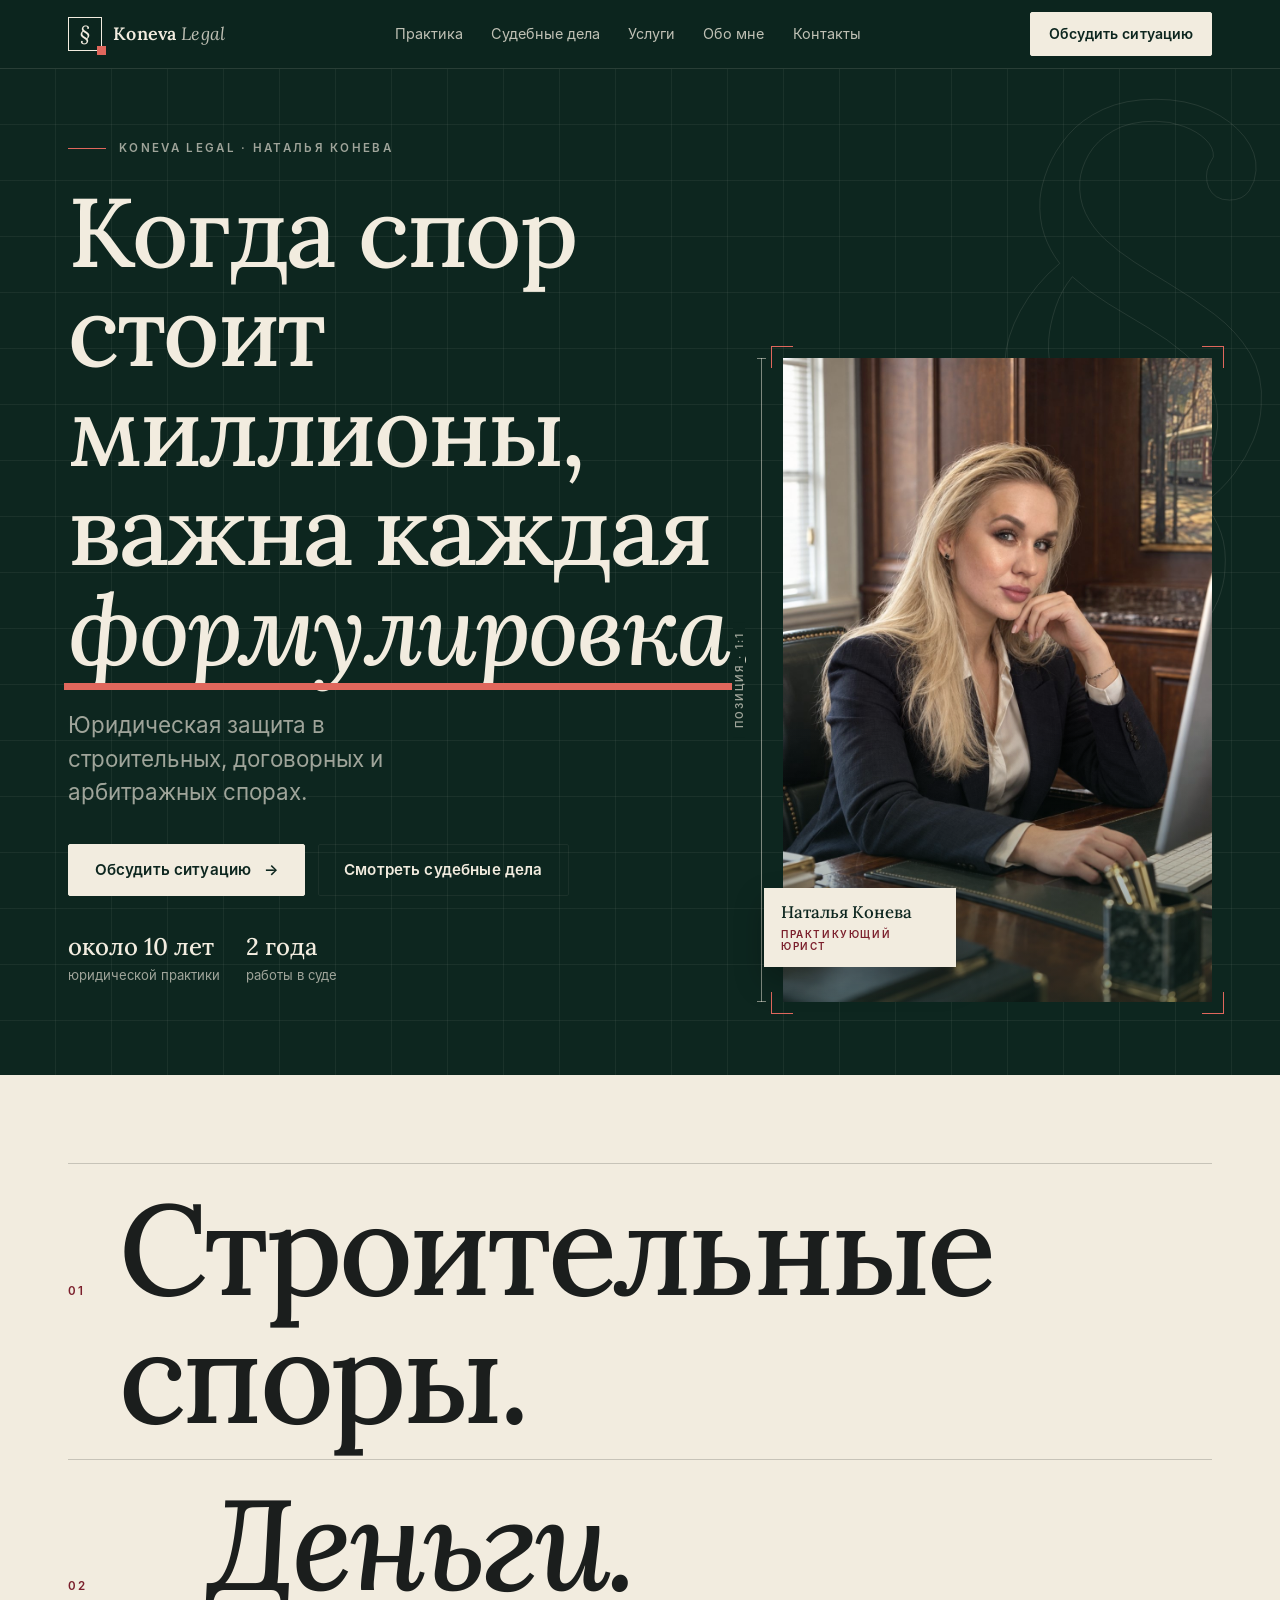
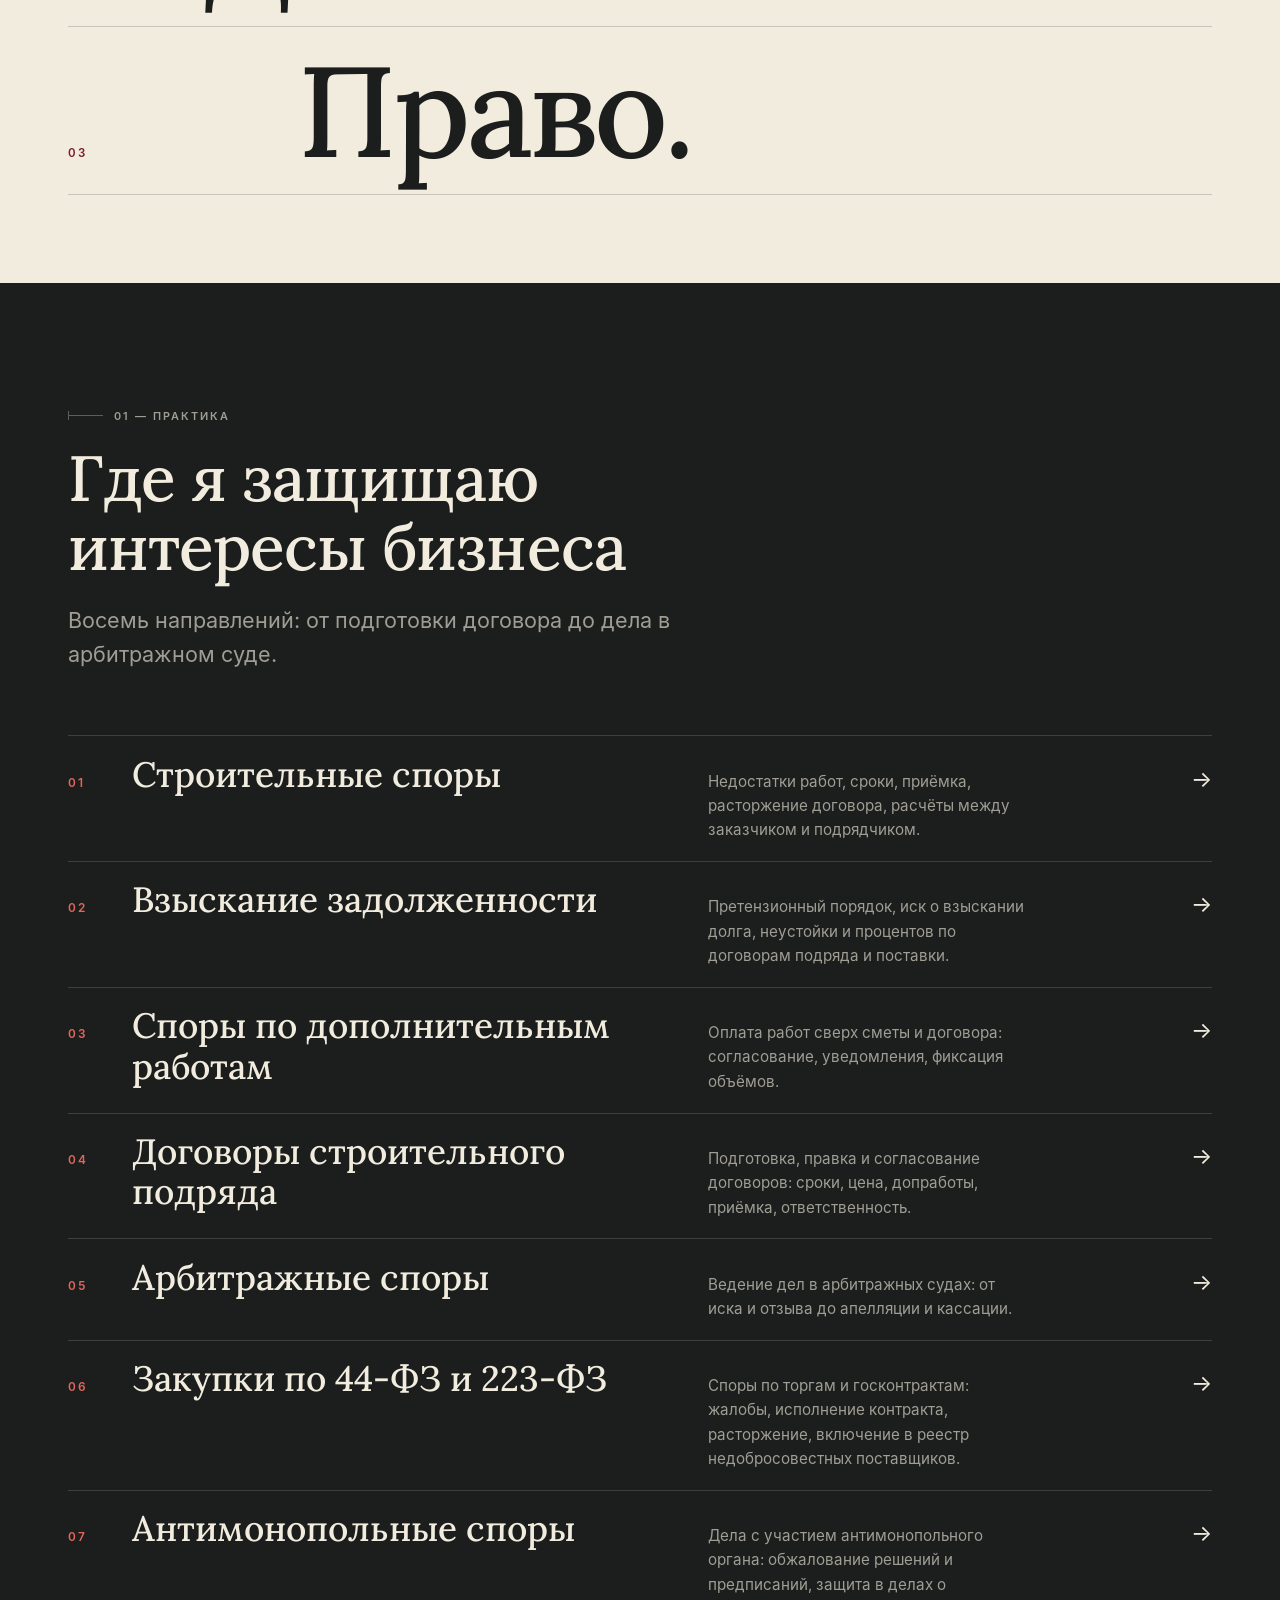
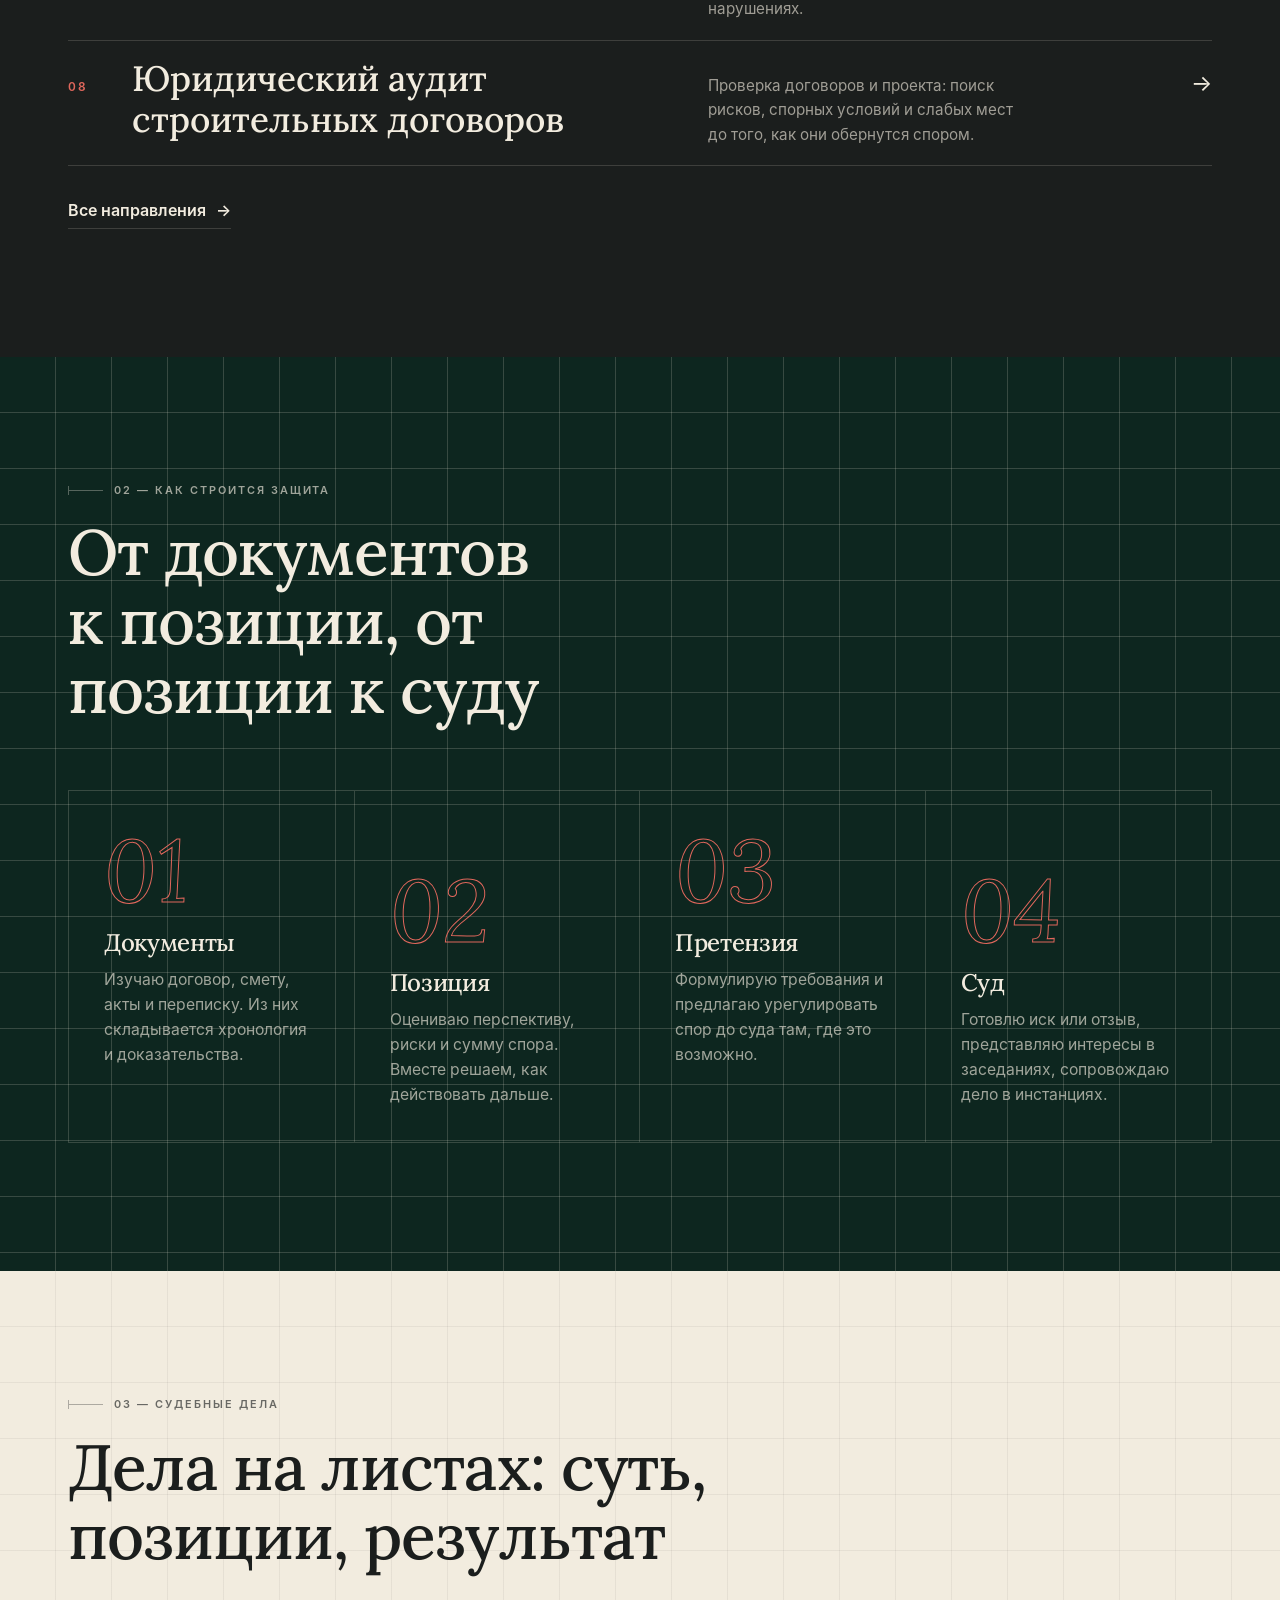
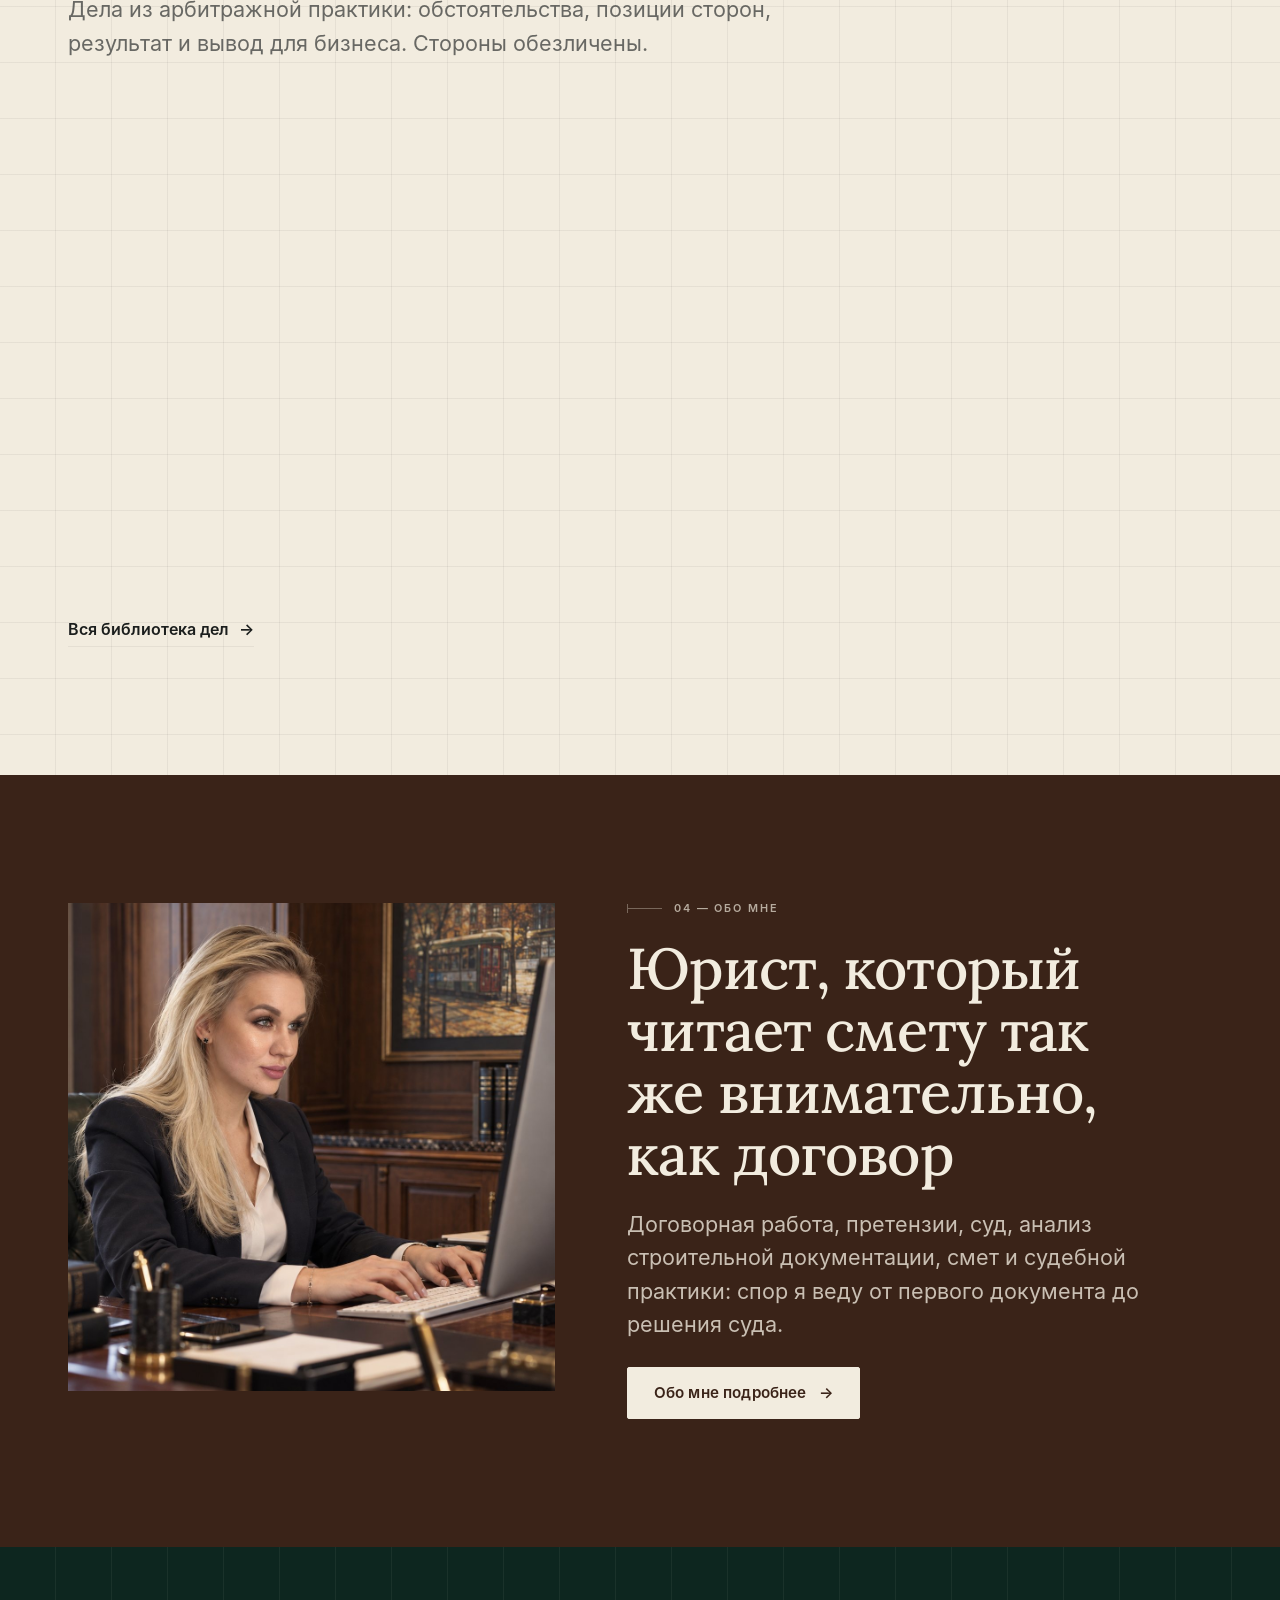
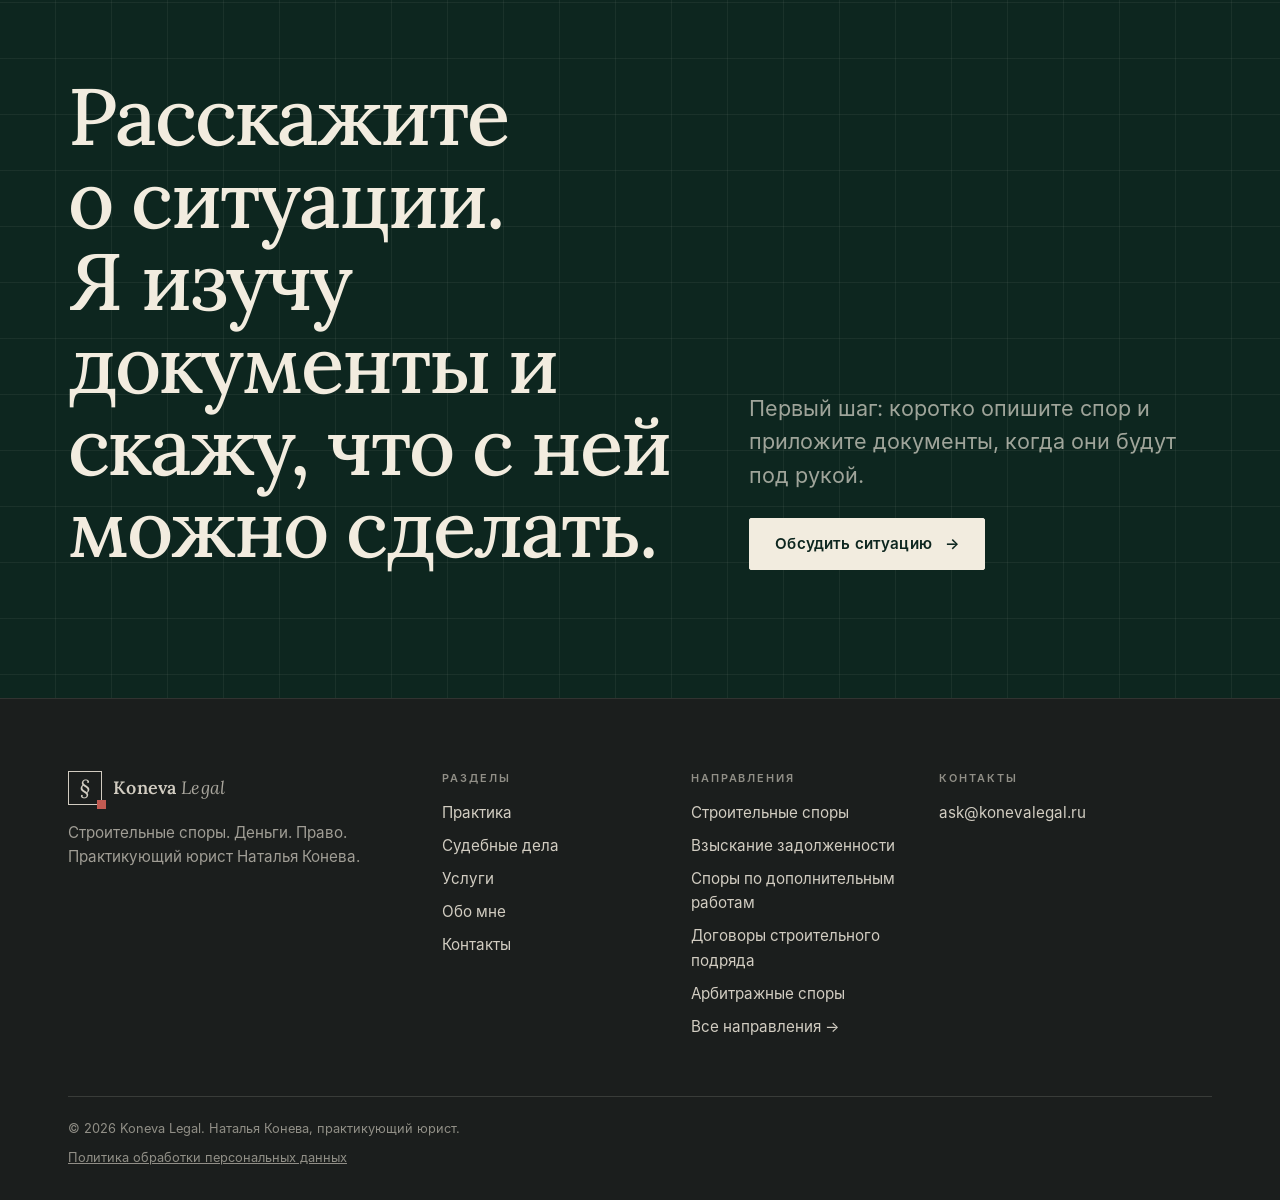
==== commit 3d52f517: "Add files via upload" ====
--- a/index.html
+++ b/index.html
@@ -99,7 +99,7 @@
   <div class="sec-head reveal">
     <div class="dim short"><span>03 — Судебные дела</span></div>
     <h2><span id="cs-h">Дела на листах: суть, позиции, результат</span></h2>
-    <p class="lead">Так выглядит библиотека дел. Пока в ней демонстрационные кейсы: они вымышлены, а реальные дела я добавлю позже.</p>
+    <p class="lead">Дела из арбитражной практики: обстоятельства, позиции сторон, результат и вывод для бизнеса. Стороны обезличены.</p>
   </div>
     <div class="case-grid three" id="cases-teaser"></div>
     <p style="margin-top:2rem"><a class="link-arrow" href="cases.html">Вся библиотека дел <span aria-hidden="true">→</span></a></p>
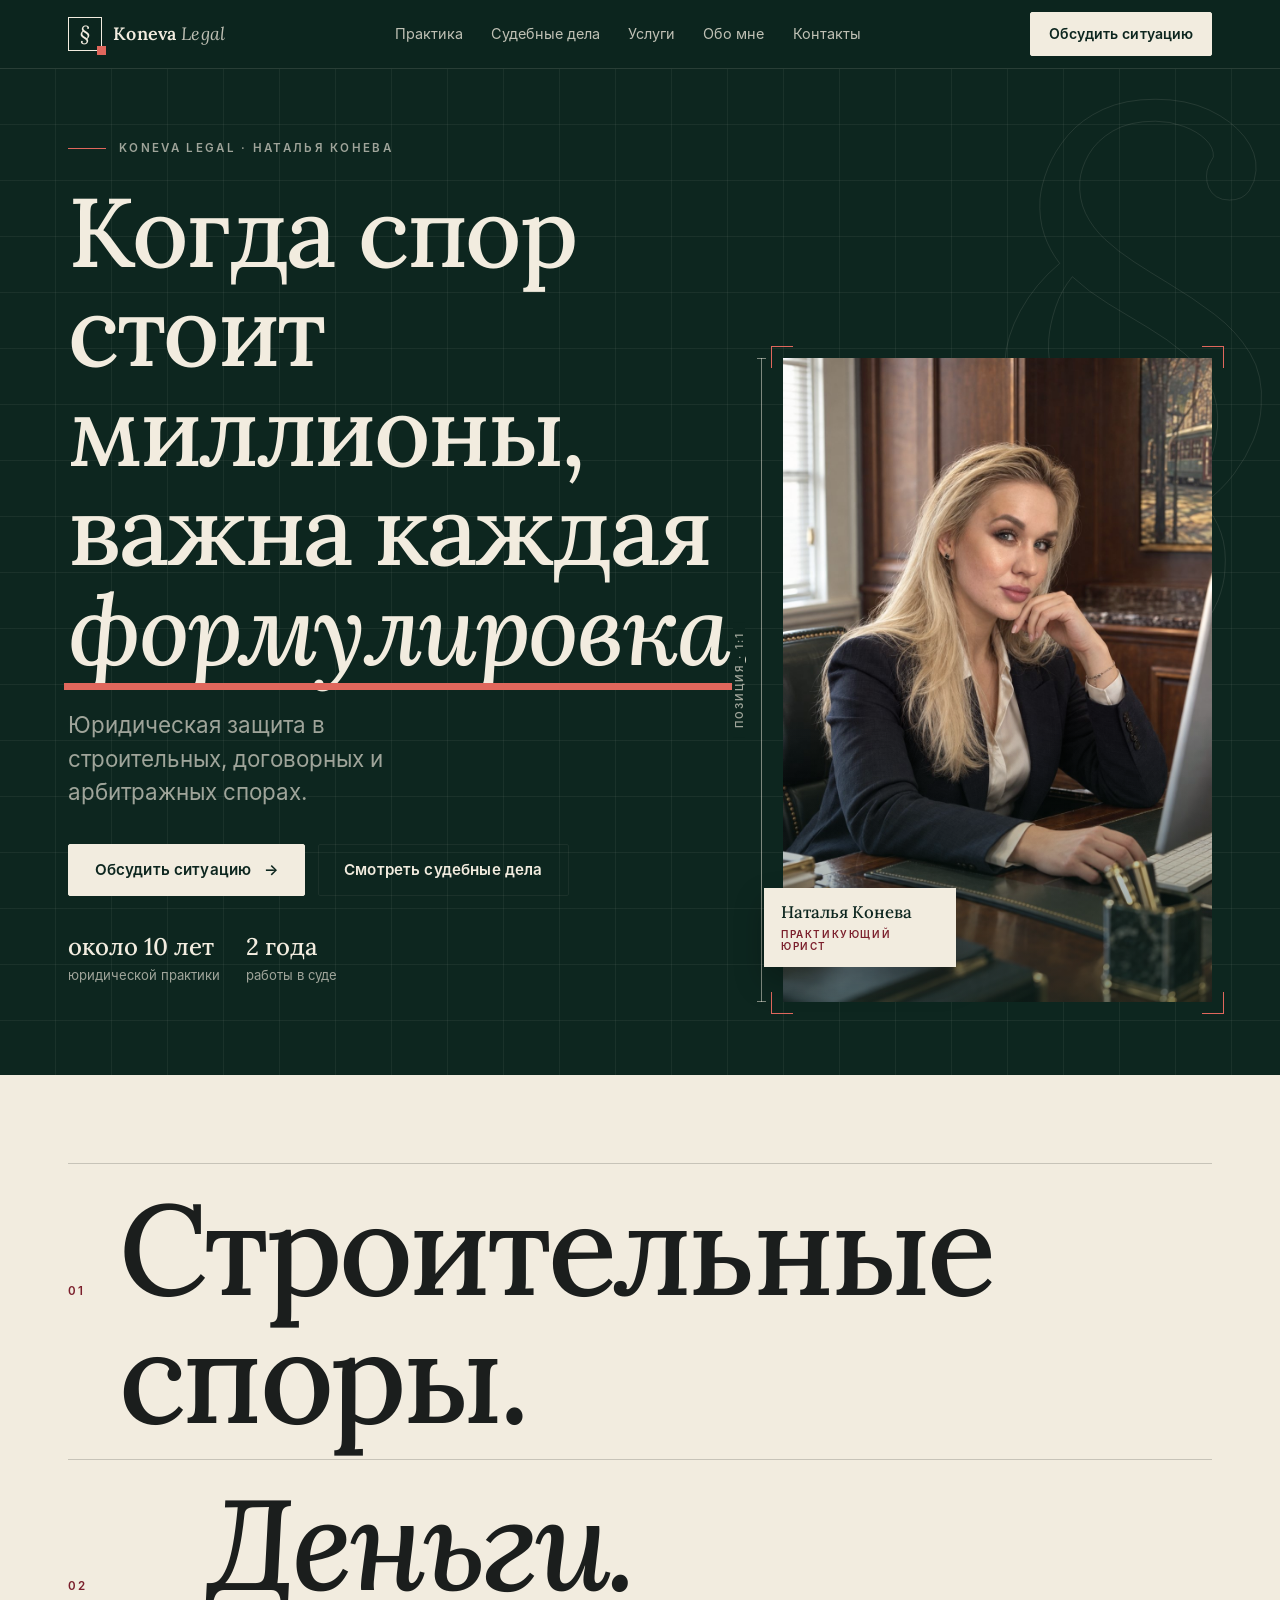
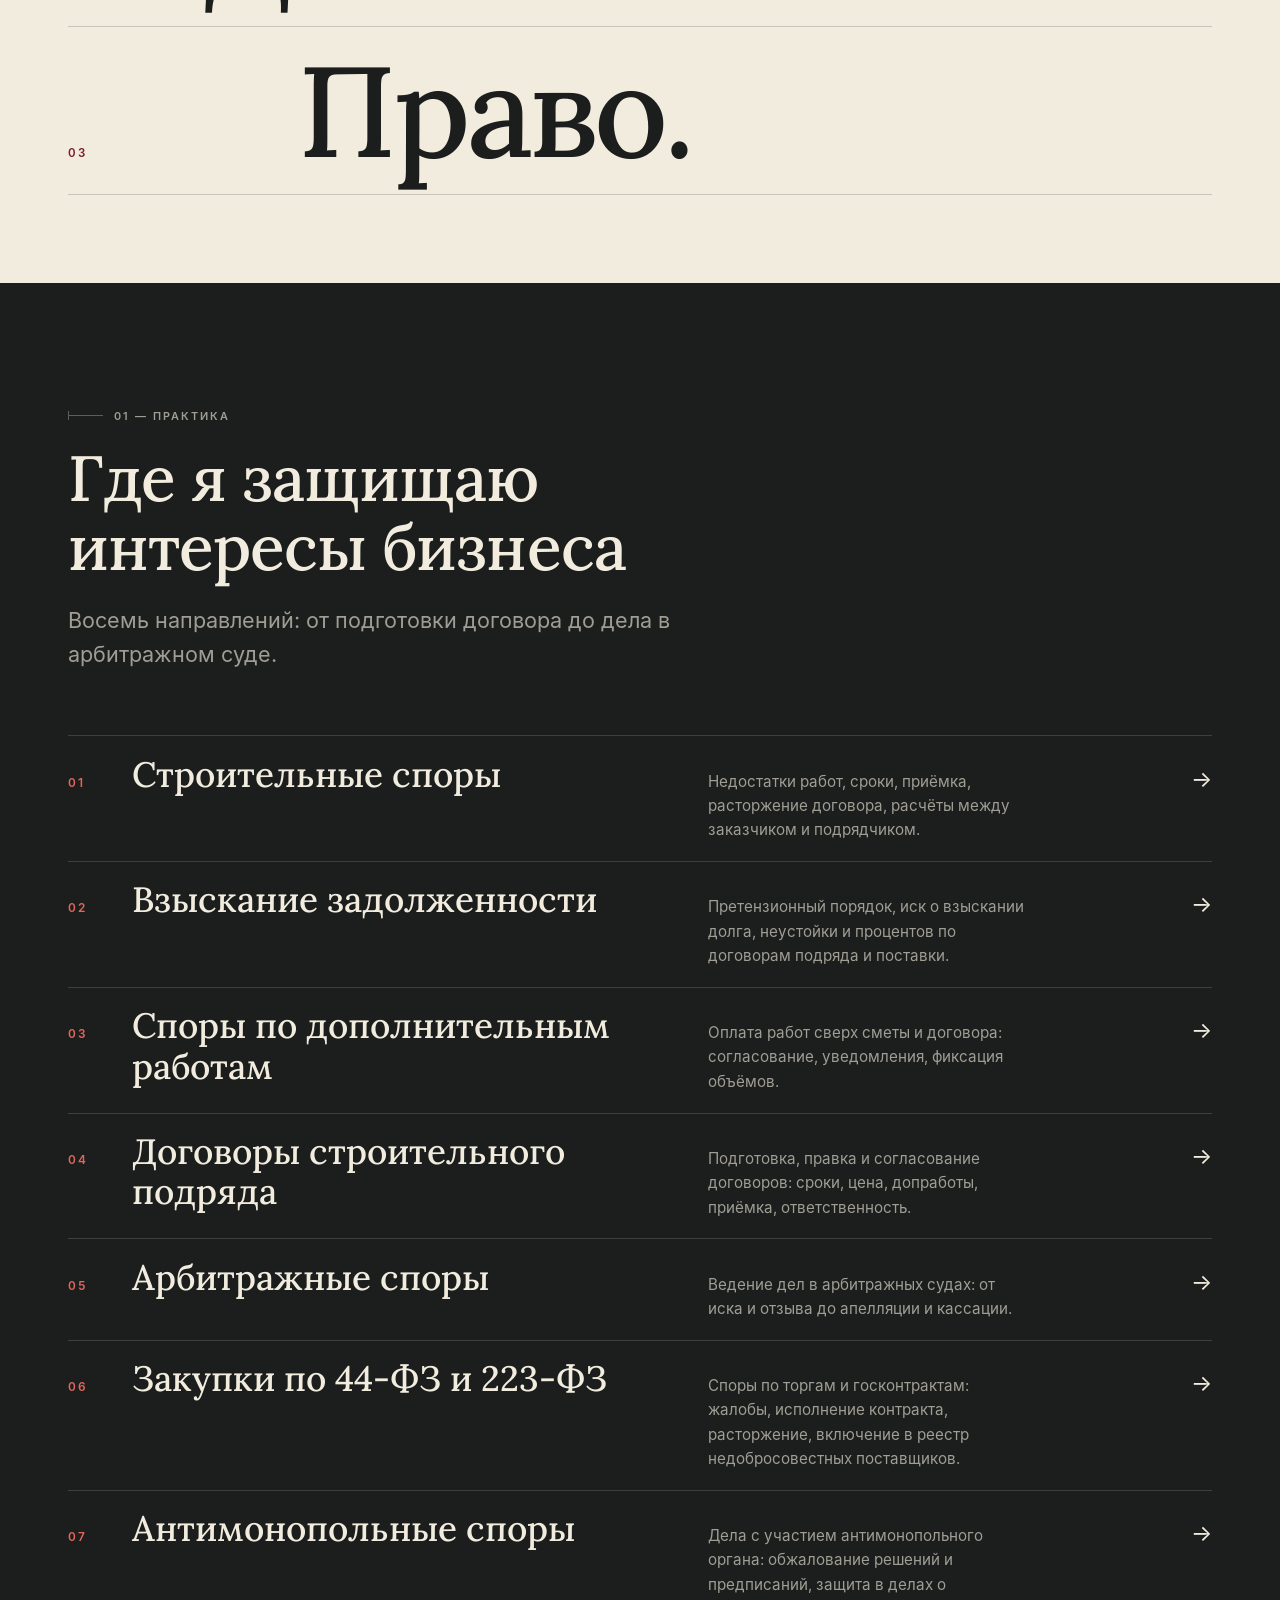
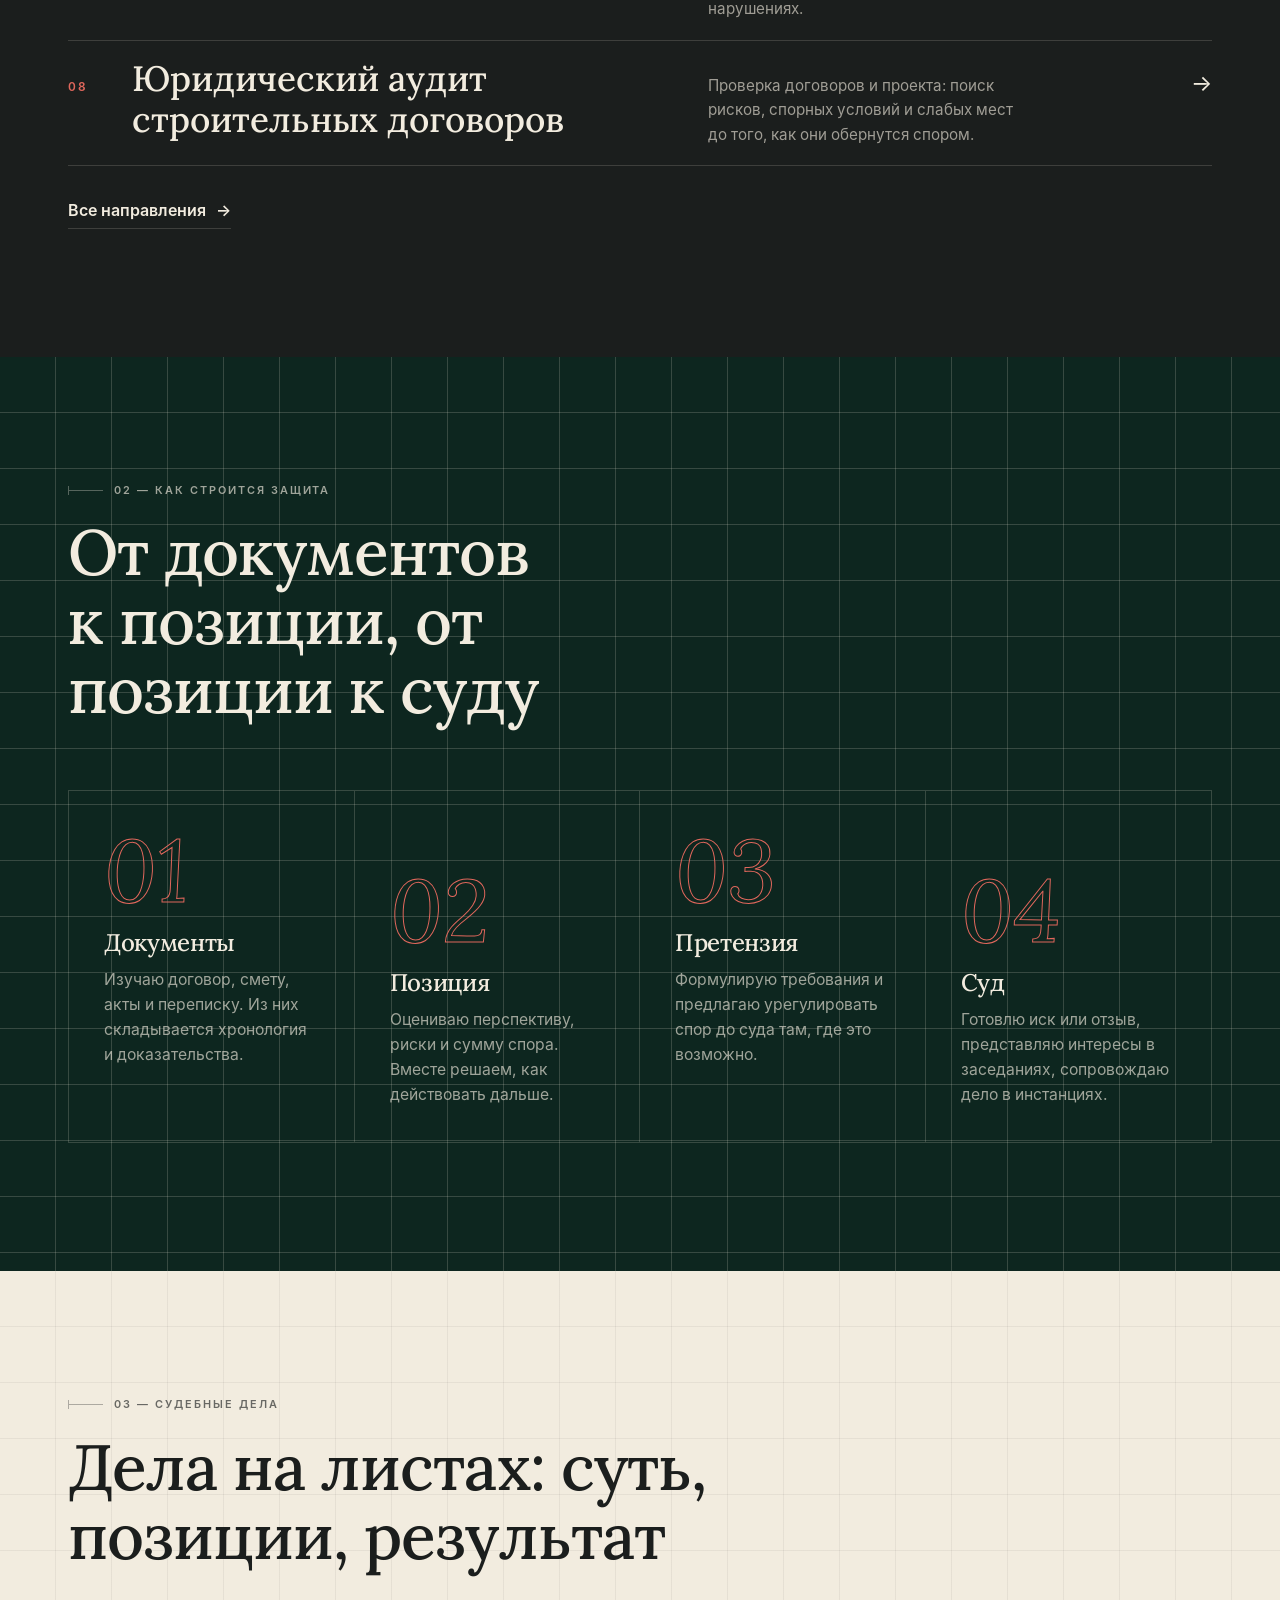
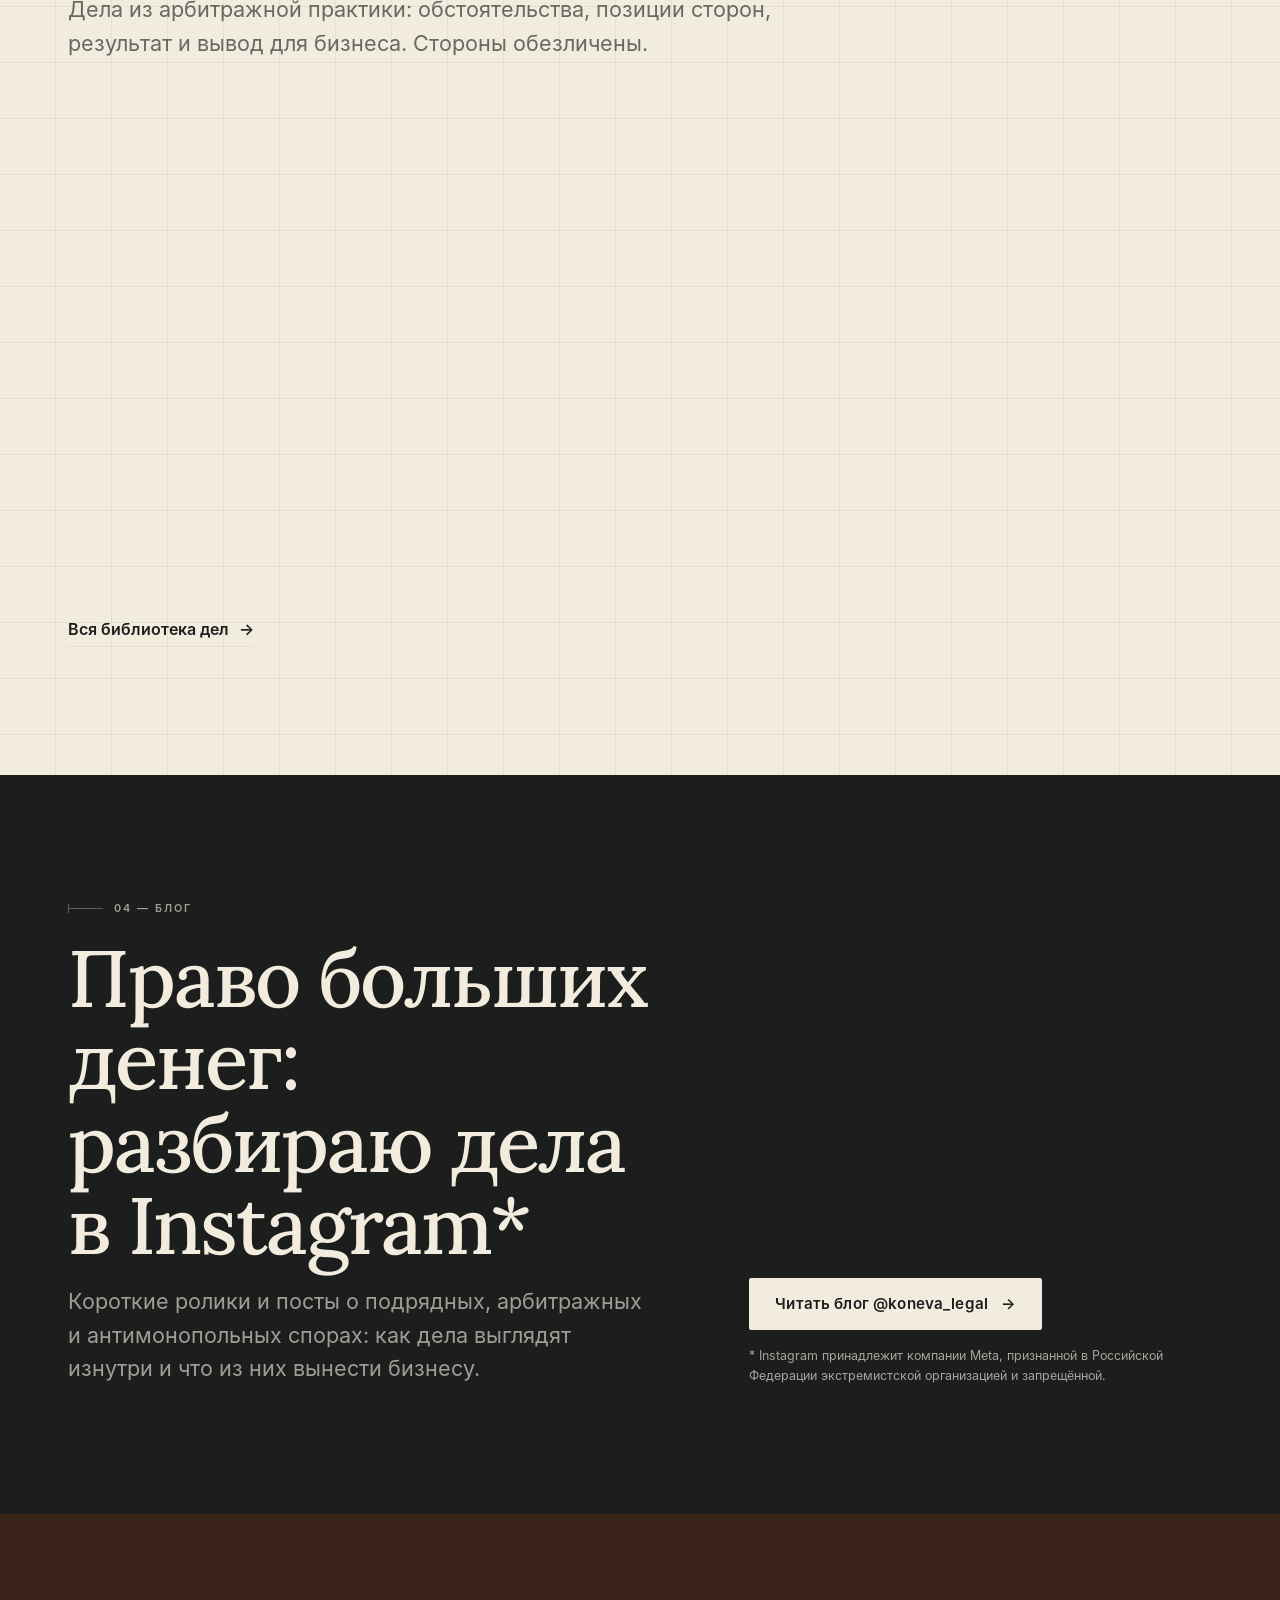
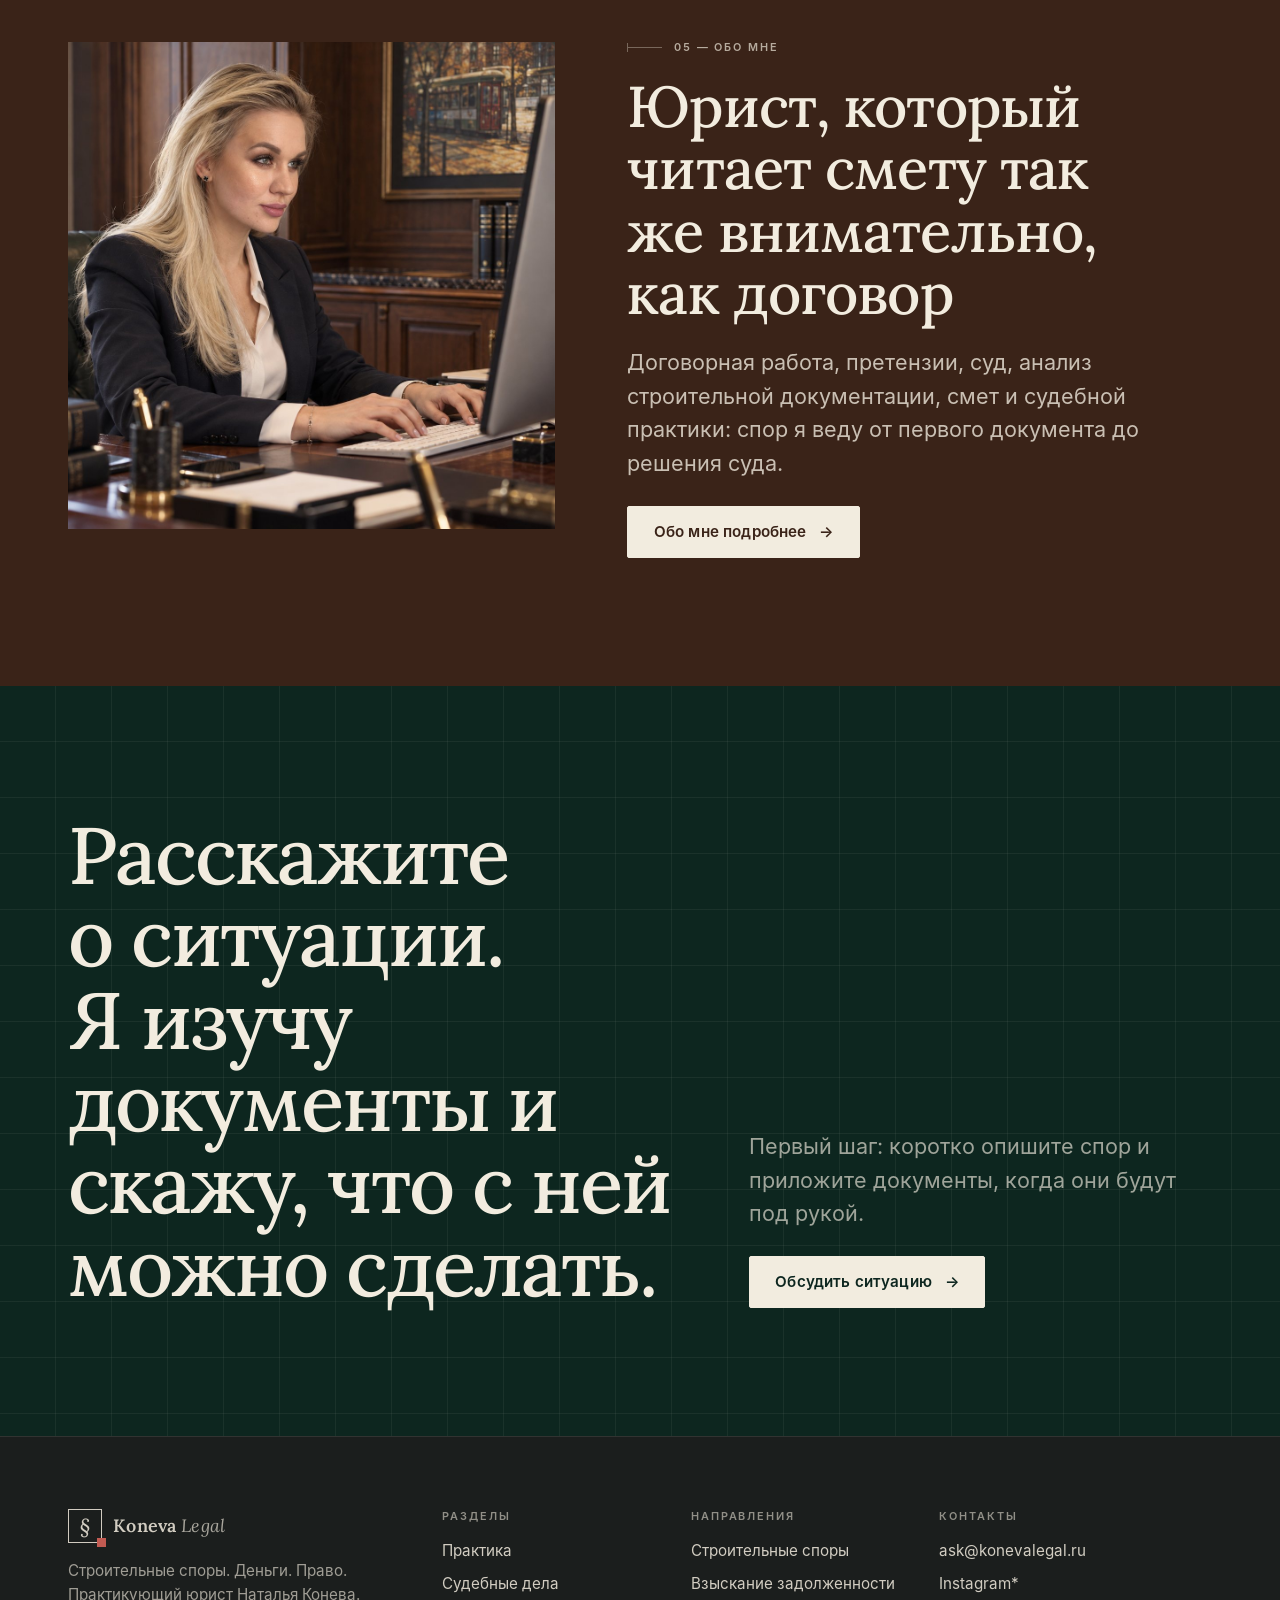
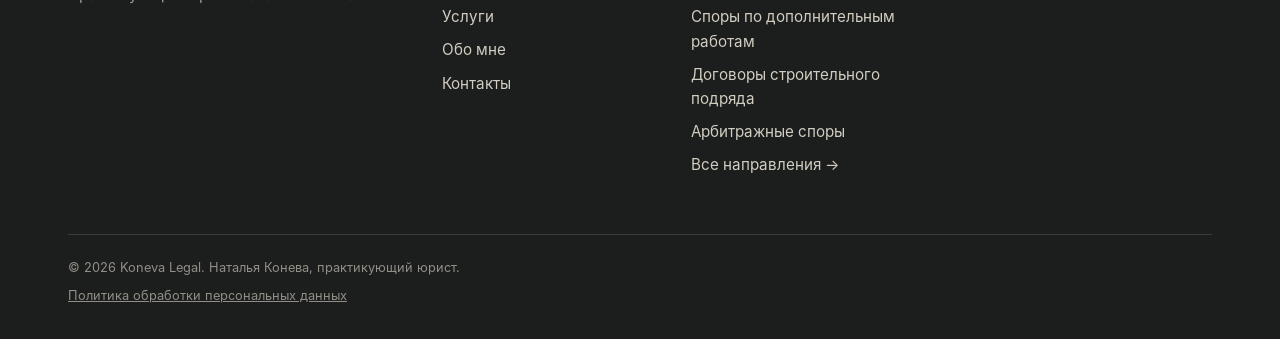
==== commit 7f0dfde4: "Add files via upload" ====
--- a/index.html
+++ b/index.html
@@ -106,13 +106,27 @@
   </div>
 </section>
 
+<section class="section theme-graphite" aria-labelledby="bl-h">
+  <div class="wrap cta-block">
+    <div class="reveal">
+      <div class="dim short" style="margin-bottom:1.4rem"><span>04 — Блог</span></div>
+      <h2 id="bl-h">Право больших денег: разбираю дела в Instagram*</h2>
+      <p class="lead" style="margin-top:1.2rem">Короткие ролики и посты о подрядных, арбитражных и антимонопольных спорах: как дела выглядят изнутри и что из них вынести бизнесу.</p>
+    </div>
+    <div class="reveal d1">
+      <div class="btn-row"><a class="btn" href="https://www.instagram.com/koneva_legal/" rel="noopener">Читать блог @koneva_legal <span class="arr" aria-hidden="true">→</span></a></div>
+      <p style="margin-top:1rem;font-size:.78rem;opacity:.65">* Instagram принадлежит компании Meta, признанной в Российской Федерации экстремистской организацией и запрещённой.</p>
+    </div>
+  </div>
+</section>
+
 <section class="section theme-choc" aria-labelledby="ab-h">
   <div class="wrap about-grid">
     <div class="about-photo reveal">
       <div class="img"><img src="assets/img/work.jpg" width="1100" height="1145" loading="lazy" alt="Наталья Конева за работой с документами"></div>
     </div>
     <div class="reveal d1">
-      <div class="dim short" style="margin-bottom:1.4rem"><span>04 — Обо мне</span></div>
+      <div class="dim short" style="margin-bottom:1.4rem"><span>05 — Обо мне</span></div>
       <h2 id="ab-h" style="font-size:clamp(2rem,5vw,3.6rem);max-width:16ch;margin-bottom:1.4rem">Юрист, который читает смету так же внимательно, как договор</h2>
       <p class="lead" style="color:rgba(242,236,223,.78);margin-bottom:1.6rem">Договорная работа, претензии, суд, анализ строительной документации, смет и судебной практики: спор я веду от первого документа до решения суда.</p>
       <a class="btn" href="about.html" style="--btn-bg:var(--milk);--btn-fg:var(--choc)">Обо мне подробнее <span class="arr" aria-hidden="true">→</span></a>
